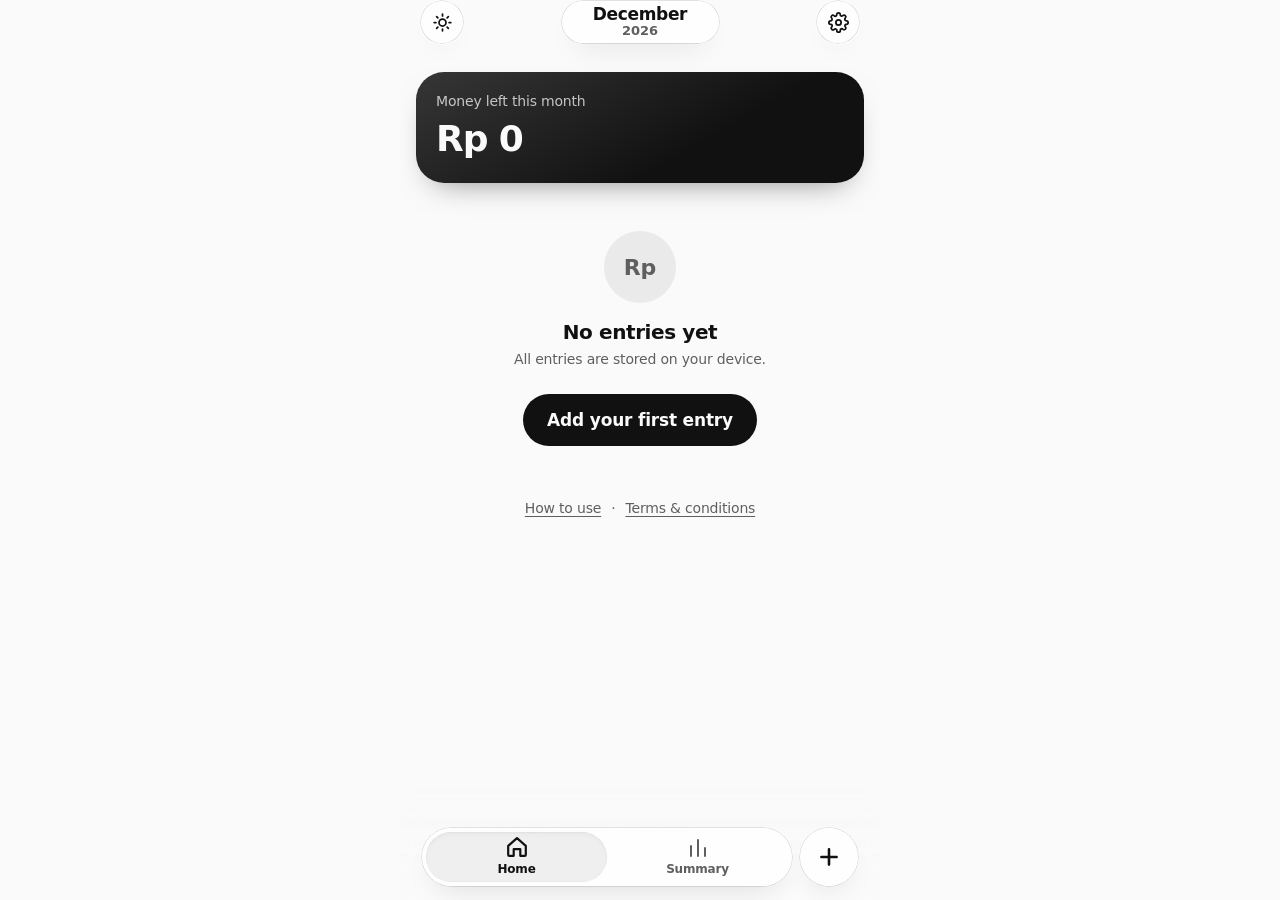
==== public/index.html @ 6b490dbd "Add files via upload" ====
<!doctype html>
<html lang="id">
<head>
<meta charset="utf-8">
<meta name="viewport" content="width=device-width,initial-scale=1,viewport-fit=cover">
<title>KasKu: pencatat keuangan pribadi</title>
<meta name="description" content="Catat pemasukan dan pengeluaran harian dengan cepat. Data hanya tersimpan di perangkatmu.">
<meta name="color-scheme" content="light dark">
<meta name="referrer" content="no-referrer">
<link rel="manifest" href="manifest.webmanifest">
<link rel="icon" href="assets/icon.svg" type="image/svg+xml">
<link rel="apple-touch-icon" href="assets/icon-180.png">
<meta name="apple-mobile-web-app-capable" content="yes">
<meta name="mobile-web-app-capable" content="yes">
<meta name="apple-mobile-web-app-title" content="KasKu">
<meta name="apple-mobile-web-app-status-bar-style" content="default">
<link rel="stylesheet" href="assets/style.css?v=91">
<script src="assets/theme.js"></script>
<script src="assets/app.js?v=91" defer></script>
<script src="assets/lg.js?v=91" defer></script>
</head>
<body>
<noscript><p class="mut foot">KasKu membutuhkan JavaScript. Aktifkan JavaScript di peramban, lalu muat ulang halaman.</p></noscript>
<header class="top">
  
  <button id="thb" type="button" class="cfgb thb glass" data-th="dark" aria-label="Tampilan"><svg class="i ti ti-d" viewBox="0 0 24 24" aria-hidden="true"><path d="M20 14.5A8 8 0 1 1 9.5 4a6.5 6.5 0 0 0 10.5 10.5z"/></svg><svg class="i ti ti-l" viewBox="0 0 24 24" aria-hidden="true"><circle cx="12" cy="12" r="4"/><path d="M12 2.5v2M12 19.5v2M2.5 12h2M19.5 12h2M5.3 5.3l1.4 1.4M17.3 17.3l1.4 1.4M5.3 18.7l1.4-1.4M17.3 6.7l1.4-1.4"/></svg></button>
  <h1><span id="cfgT" class="cfgT">Pengaturan</span><button id="mon" type="button" class="glass" aria-haspopup="dialog"><span id="monT"></span></button><span id="monlive" class="sr" aria-live="polite"></span></h1>
  <button id="cfgb" type="button" class="cfgb glass" aria-label="Pengaturan" aria-pressed="false"><svg class="i" viewBox="0 0 24 24" aria-hidden="true"><circle cx="12" cy="12" r="3"/><path d="M19.4 15a1.65 1.65 0 0 0 .33 1.82l.06.06a2 2 0 0 1 0 2.83 2 2 0 0 1-2.83 0l-.06-.06a1.65 1.65 0 0 0-1.82-.33 1.65 1.65 0 0 0-1 1.51V21a2 2 0 0 1-4 0v-.09A1.65 1.65 0 0 0 9 19.4a1.65 1.65 0 0 0-1.82.33l-.06.06a2 2 0 0 1-2.83-2.83l.06-.06a1.65 1.65 0 0 0 .33-1.82 1.65 1.65 0 0 0-1.51-1H3a2 2 0 0 1 0-4h.09A1.65 1.65 0 0 0 4.6 9a1.65 1.65 0 0 0-.33-1.82l-.06-.06a2 2 0 0 1 2.83-2.83l.06.06a1.65 1.65 0 0 0 1.82.33H9a1.65 1.65 0 0 0 1-1.51V3a2 2 0 0 1 4 0v.09a1.65 1.65 0 0 0 1 1.51 1.65 1.65 0 0 0 1.82-.33l.06-.06a2 2 0 0 1 2.83 2.83l-.06.06a1.65 1.65 0 0 0-.33 1.82V9a1.65 1.65 0 0 0 1.51 1H21a2 2 0 0 1 0 4h-.09a1.65 1.65 0 0 0-1.51 1z"/></svg></button>
  
</header>

<main>
  <section id="home">
    <div class="hero">
      <small id="balL">Sisa uang bulan ini</small>
      <p id="bal" class="big">Rp&nbsp;0</p>
      <div class="row">
        <div><div><small>Pemasukan</small><span id="inc" class="plus"></span></div></div>
        <div><div><small>Pengeluaran</small><span id="out" class="minus"></span></div></div>
      </div>
    </div>
    <div id="nudge" class="nudge" hidden>
      <span>Sudah akhir bulan. Simpan cadangan datamu?</span>
      <button id="nb" type="button" class="lnk">Cadangkan</button>
      <button id="nx" type="button" class="lnk">Nanti</button>
    </div>
    <label id="sq" class="group fr" hidden><svg class="i" viewBox="0 0 24 24" aria-hidden="true"><circle cx="11" cy="11" r="6.5"/><path d="M16 16l4 4"/></svg><input id="q" type="search" autocomplete="off" enterkeyhint="search" placeholder="Cari catatan atau nominal" aria-label="Cari catatan"></label>
    <div id="list"></div>
    <p class="legal"><button id="hw2" type="button" aria-haspopup="dialog">Cara pakai</button><span aria-hidden="true">·</span><button id="tc2" type="button" aria-haspopup="dialog">Syarat &amp; ketentuan</button></p>
  </section>

  <section id="sum" hidden>
    <div id="cats"></div>
  </section>

  <section id="cfg" hidden>
    <div class="card mt">
      <button id="ct-open" type="button" class="set" aria-haspopup="dialog"><span class="ic"><svg class="i" viewBox="0 0 24 24" aria-hidden="true"><path d="M4 4h7l9 9-7 7-9-9zM8.5 8.5h.01"/></svg></span>Kelola kategori<svg class="i chev" viewBox="0 0 24 24" aria-hidden="true"><path d="M9 6l6 6-6 6"/></svg></button>
    </div>
    <div class="card mt">
      <label class="set sel"><span class="ic"><svg class="i" viewBox="0 0 24 24" aria-hidden="true"><circle cx="12" cy="12" r="8"/><path d="M12 4a8 8 0 0 1 0 16z" fill="currentColor"/></svg></span>Tampilan<span id="themeV" class="val"></span><svg class="i chev" viewBox="0 0 24 24" aria-hidden="true"><path d="M9 6l6 6-6 6"/></svg>
        <select id="theme" aria-label="Tampilan"><option value="auto">Otomatis</option><option value="light">Terang</option><option value="dark">Gelap</option></select></label>
      <label class="set sel"><span class="ic"><svg class="i" viewBox="0 0 24 24" aria-hidden="true"><circle cx="12" cy="12" r="8"/><path d="M4 12h16M12 4c3 3 3 13 0 16M12 4c-3 3-3 13 0 16"/></svg></span>Bahasa<span id="langV" class="val"></span><svg class="i chev" viewBox="0 0 24 24" aria-hidden="true"><path d="M9 6l6 6-6 6"/></svg>
        <select id="lang" aria-label="Bahasa"><option value="id">Indonesia</option><option value="en">English</option></select></label>
    </div>
    <div class="card mt">
      <button id="ex" type="button" class="set"><span class="ic"><svg class="i" viewBox="0 0 24 24" aria-hidden="true"><path d="M12 4v11m0 0l-4-4m4 4l4-4M5 20h14"/></svg></span>Simpan cadangan<svg class="i chev" viewBox="0 0 24 24" aria-hidden="true"><path d="M9 6l6 6-6 6"/></svg></button>
      <button id="im" type="button" class="set"><span class="ic"><svg class="i" viewBox="0 0 24 24" aria-hidden="true"><path d="M12 16V5m0 0L8 9m4-4l4 4M5 20h14"/></svg></span>Pulihkan cadangan<svg class="i chev" viewBox="0 0 24 24" aria-hidden="true"><path d="M9 6l6 6-6 6"/></svg></button>
    </div>
    <p class="mut foot">Datamu hanya tersimpan di perangkat ini. Simpan cadangan secara berkala agar tidak hilang.</p>
    <input id="file" type="file" accept="application/json,.json" hidden>
    <div class="card mt">
      <button id="hw-open" type="button" class="set" aria-haspopup="dialog"><span class="ic"><svg class="i" viewBox="0 0 24 24" aria-hidden="true"><circle cx="12" cy="12" r="8"/><path d="M9.7 9.6a2.4 2.4 0 0 1 4.6.8c0 1.6-2.300 1.800-2.300 3.200M12 16.500h.01"/></svg></span>Cara pakai<svg class="i chev" viewBox="0 0 24 24" aria-hidden="true"><path d="M9 6l6 6-6 6"/></svg></button>
      <button id="tc-open" type="button" class="set" aria-haspopup="dialog"><span class="ic"><svg class="i" viewBox="0 0 24 24" aria-hidden="true"><path d="M7 4h7l4 4v12H7zM14 4v4h4M9.500 13h5M9.500 16.500h5"/></svg></span>Syarat &amp; ketentuan<svg class="i chev" viewBox="0 0 24 24" aria-hidden="true"><path d="M9 6l6 6-6 6"/></svg></button>
    </div>
    <div class="card mt">
      <button id="rs" type="button" class="set rd"><span class="ic"><svg class="i" viewBox="0 0 24 24" aria-hidden="true"><path d="M5 7h14M10 7V5h4v2M7 7l1 12h8l1-12M10 11v5M14 11v5"/></svg></span>Reset catatan keuangan</button>
    </div>
    <p class="mut foot">Menghapus semua catatan dan anggaran dari perangkat ini. Pengaturan tampilan dan kategori tidak ikut terhapus.</p>
    <p class="credit"><span>Dibuat oleh</span> Joel G. Thompson</p>
  </section>
</main>

<div class="dock">
  <nav id="tabs" class="tabs glass" data-t="home" aria-label="Menu utama">
    <button class="tab" type="button" data-t="home"><svg class="i" viewBox="0 0 24 24" aria-hidden="true"><path d="M4 11l8-7 8 7v8a1 1 0 0 1-1 1h-4v-6h-6v6H5a1 1 0 0 1-1-1z"/></svg>Beranda</button>
    <button class="tab" type="button" data-t="sum"><svg class="i" viewBox="0 0 24 24" aria-hidden="true"><path d="M5 20V10M12 20V4M19 20v-8"/></svg>Ringkasan</button>
  </nav>
  <button id="add" type="button" class="fab glass" aria-label="Tambah catatan"><svg class="i" viewBox="0 0 24 24" aria-hidden="true"><path d="M12 5v14M5 12h14"/></svg></button>
</div>

<input id="kb" class="kb" inputmode="numeric" tabindex="-1" aria-hidden="true">
<dialog id="sheet" aria-labelledby="st" tabindex="-1">
  <div class="sh">
    <div class="shh">
      <button id="cl" type="button" class="gi glass" aria-label="Batal"><svg class="i" viewBox="0 0 24 24" aria-hidden="true"><path d="M6 6l12 12M18 6L6 18"/></svg></button>
      <div class="seg glass" data-v="out" role="group" aria-label="Jenis catatan"><button type="button" data-type="out">Pengeluaran</button><button type="button" data-type="in">Pemasukan</button></div>
      <button id="sh-del" type="button" class="gi glass gd" aria-label="Hapus" hidden><svg class="i" viewBox="0 0 24 24" aria-hidden="true"><path d="M5 7h14M10 7V5h4v2M7 7l1 12h8l1-12M10 11v5M14 11v5"/></svg></button>
      <h2 id="st" class="sr">Catatan baru</h2>
    </div>
    <div class="shb">
      <div id="amtbox" class="amtbox"><span class="cur" aria-hidden="true">Rp</span><input id="amt" inputmode="numeric" autocomplete="off" enterkeyhint="done" placeholder="0" aria-label="Nominal"><span id="ruler" class="ruler" aria-hidden="true"></span></div>
    <div id="chips" class="chips"></div>
    <div class="group">
      <label class="fr"><input id="note" maxlength="60" enterkeyhint="done" placeholder="Keterangan (opsional)" aria-label="Keterangan"></label>
      <label class="fr dt"><span id="dl"></span><svg class="i chev" viewBox="0 0 24 24" aria-hidden="true"><path d="M9 6l6 6-6 6"/></svg><input id="date" type="date" aria-label="Tanggal"></label>
    </div>
    <p id="err" class="err" role="alert"></p>
    </div>
    <button id="ok" type="button" class="sv">Simpan</button>
  </div>
</dialog>

<dialog id="pick" aria-labelledby="pt" tabindex="-1">
  <div class="sh">
    <div class="pkh">
      <button id="pk-cl" type="button" class="gi gt glass">Tutup</button>
      <h2 id="pt" class="sr">Pilih bulan dan tahun</h2>
      <button id="py" type="button" class="ybtn" aria-expanded="false" aria-label="Pilih tahun"><span id="pyt"></span><svg class="i" viewBox="0 0 24 24" aria-hidden="true"><path d="M6 9l6 6 6-6"/></svg></button>
      <div class="yr glass">
        <button id="py-prev" type="button" aria-label="Tahun sebelumnya"><svg class="i" viewBox="0 0 24 24" aria-hidden="true"><path d="M15 6l-6 6 6 6"/></svg></button>
        <button id="py-next" type="button" aria-label="Tahun berikutnya"><svg class="i" viewBox="0 0 24 24" aria-hidden="true"><path d="M9 6l6 6-6 6"/></svg></button>
      </div>
    </div>
    <div id="mg" class="mg" role="group" aria-label="Bulan"></div>
    <button id="pk-now" type="button" class="alt">Bulan ini</button>
  </div>
</dialog>

<dialog id="bud" aria-labelledby="bt" tabindex="-1">
  <div class="sh">
    <div class="pkh">
      <button id="bd-cl" type="button" class="gi gt glass">Batal</button>
      <h2 id="bt" class="bt"></h2>
      <button id="bd-del" type="button" class="gi glass gd" aria-label="Hapus" hidden><svg class="i" viewBox="0 0 24 24" aria-hidden="true"><path d="M5 7h14M10 7V5h4v2M7 7l1 12h8l1-12M10 11v5M14 11v5"/></svg></button>
    </div>
    <div class="shb">
      <div class="group">
      <label class="fr"><svg class="i" viewBox="0 0 24 24" aria-hidden="true"><path d="M5 7h14M5 12h14M5 17h8"/></svg><input id="bnm" maxlength="30" autocomplete="off" enterkeyhint="next" placeholder="Nama anggaran" aria-label="Nama anggaran"></label>
      <label class="fr"><span class="mut">Rp</span><input id="bam" inputmode="numeric" autocomplete="off" enterkeyhint="done" placeholder="Nominal per bulan" aria-label="Anggaran per bulan"></label>
    </div>
    <div>
      <p class="mut lbl">Dihitung dari kategori</p>
      <div id="bcats" class="chips wrap" role="group" aria-label="Kategori pengeluaran yang dihitung"></div>
    </div>
    <p id="berr" class="err" role="alert"></p>
    </div>
    <button id="bd-ok" type="button" class="sv" disabled>Simpan</button>
  </div>
</dialog>

<dialog id="catd" aria-labelledby="ct" tabindex="-1">
  <div class="sh">
    <div class="pkh">
      <button id="cat-ed" type="button" class="edb glass" aria-pressed="false" aria-label="Edit"><span class="et">Edit</span><svg class="i ck" viewBox="0 0 24 24" aria-hidden="true"><path d="M5 12.5l4.5 4.5L19 7.5"/></svg></button>
      <h2 id="ct" class="bt">Kategori</h2>
      <button id="cat-ok" type="button" class="gi gt glass">Selesai</button>
    </div>
    <div class="cbody">
    <div class="ctog glass" role="group" aria-label="Jenis kategori"><button type="button" data-ct="out" aria-pressed="true">Pengeluaran</button><button type="button" data-ct="in" aria-pressed="false">Pemasukan</button></div>
    <div data-ct="out" class="cd">
      <div id="cl-out" class="elist"></div>
      <div class="group mt8"><label class="fr"><svg class="i" viewBox="0 0 24 24" aria-hidden="true"><path d="M12 5v14M5 12h14"/></svg><input id="ca-out" maxlength="20" autocomplete="off" enterkeyhint="done" placeholder="Kategori baru" aria-label="Nama kategori pengeluaran baru"><button id="cb-out" type="button" class="ad" disabled>Tambah</button></label></div>
    </div>
    <div data-ct="in" class="cd">
      <div id="cl-in" class="elist"></div>
      <div class="group mt8"><label class="fr"><svg class="i" viewBox="0 0 24 24" aria-hidden="true"><path d="M12 5v14M5 12h14"/></svg><input id="ca-in" maxlength="20" autocomplete="off" enterkeyhint="done" placeholder="Kategori baru" aria-label="Nama kategori pemasukan baru"><button id="cb-in" type="button" class="ad" disabled>Tambah</button></label></div>
    </div>
    <p id="cerr" class="err" role="alert"></p>
    </div>
  </div>
</dialog>

<dialog id="inf" aria-labelledby="inft" tabindex="-1">
  <div class="sh">
    <div class="pkh">
      <h2 id="inft" class="bt"></h2>
      <button id="inf-ok" type="button" class="gi gt glass">Tutup</button>
    </div>
    <div id="infb" class="cbody"></div>
  </div>
</dialog>

<dialog id="rst" aria-labelledby="rt" aria-describedby="rd" tabindex="-1">
  <div class="sh">
    <div class="rsh">
      <h2 id="rt">Reset catatan keuangan?</h2>
      <p id="rd" class="mut"></p>
    </div>
    <button id="rs-ok" type="button" class="alt dng">Hapus semua</button>
    <button id="rs-bk" type="button" class="alt">Simpan cadangan dulu</button>
    <button id="rs-cl" type="button" class="sv" autofocus>Batal</button>
  </div>
</dialog>

<div id="toast" class="glass" role="status" aria-live="polite"></div>
</body>
</html>
---- public/assets/style.css ----
/* Catat — gaya ala iOS: judul besar, material kaca, daftar terkelompok. Monokrom; terang/gelap otomatis. */
:root{--bg:#FAFAFA;--sf:#FFF;--bd:#E5E5E5;--tx:#111;--t2:#5F5F5F;--ac:#111;--on:#FAFAFA;
--fill:rgba(120,120,128,.12);--fill2:rgba(120,120,128,.22);
--hero:linear-gradient(150deg,#363636 0%,#111 64%);--hero-tx:#FAFAFA;--sheen:rgba(255,255,255,.16);
--sh:0 14px 32px -18px rgba(0,0,0,.55);
--g-bg:rgba(255,255,255,.72);--g-sp:rgba(255,255,255,.28);--g-hi:rgba(255,255,255,.95);--g-hi2:rgba(255,255,255,.5);--g-edge:rgba(255,255,255,.7);--g-glow:rgba(0,0,0,.035);--g-rim:rgba(0,0,0,.2);--g-sh:rgba(0,0,0,.14);
--tint:rgba(17,17,17,.84);--pill:rgba(120,120,128,.11);--pill-in:rgba(0,0,0,.08);--thumb:#FFF;--lens-c:rgba(255,255,255,.55);--card-g:rgba(255,255,255,.74);
--rim-base:rgba(255,255,255,.55);--rim-spec:rgba(255,255,255,1);--pill-hi:rgba(255,255,255,0);--pill-rim:rgba(0,0,0,.05);--lens-ring:rgba(0,0,0,.14);--g-blur:blur(12px) saturate(1.8);
/* gerak: 3 durasi saja (tekan, pudar, pindah) dan 2 kurva (halus, melenting). --d3 harus sama dengan D di app.js */
--d1:.15s;--d2:.25s;--d3:.5s;--ease:cubic-bezier(.32,.72,0,1);--spring:cubic-bezier(.34,1.45,.5,1);
--dock-b:max(calc(env(safe-area-inset-bottom,0px) - 15px),10px);--r-lg:28px;--r-sheet:36px;--r-md:24px;--r-sm:16px;--red:#D70015;color-scheme:light}
@media(prefers-color-scheme:dark){:root:not([data-theme=light]){--bg:#0E0E0E;--sf:#161616;--bd:#262626;--tx:#F2F2F2;--t2:#9A9A9A;--ac:#F2F2F2;--on:#0E0E0E;
--fill:rgba(120,120,128,.24);--fill2:rgba(120,120,128,.36);
--hero:linear-gradient(150deg,#2C2C2E 0%,#1F1F21 100%);--red:#FF6961;--hero-tx:#F2F2F2;--sheen:rgba(255,255,255,.08);--sh:0 14px 32px -18px #000;
--g-bg:rgba(58,58,60,.58);--g-sp:rgba(255,255,255,.07);--g-hi:rgba(255,255,255,.3);--g-hi2:rgba(255,255,255,.14);--g-edge:rgba(255,255,255,.1);--g-glow:rgba(255,255,255,.035);--g-rim:rgba(0,0,0,.55);--g-sh:rgba(0,0,0,.75);
--tint:rgba(242,242,242,.88);--pill:rgba(150,150,158,.36);--thumb:#636366;--lens-c:rgba(255,255,255,.1);--card-g:rgba(34,34,37,.72);
--rim-base:rgba(255,255,255,.12);--rim-spec:rgba(255,255,255,.62);--pill-hi:rgba(255,255,255,.1);--pill-rim:rgba(255,255,255,.07);--lens-ring:rgba(255,255,255,.14);--g-blur:blur(12px) saturate(1.8) brightness(1.06);color-scheme:dark}}
:root[data-theme=dark]{--bg:#0E0E0E;--sf:#161616;--bd:#262626;--tx:#F2F2F2;--t2:#9A9A9A;--ac:#F2F2F2;--on:#0E0E0E;
--fill:rgba(120,120,128,.24);--fill2:rgba(120,120,128,.36);
--hero:linear-gradient(150deg,#2C2C2E 0%,#1F1F21 100%);--red:#FF6961;--hero-tx:#F2F2F2;--sheen:rgba(255,255,255,.08);--sh:0 14px 32px -18px #000;
--g-bg:rgba(58,58,60,.58);--g-sp:rgba(255,255,255,.07);--g-hi:rgba(255,255,255,.3);--g-hi2:rgba(255,255,255,.14);--g-edge:rgba(255,255,255,.1);--g-glow:rgba(255,255,255,.035);--g-rim:rgba(0,0,0,.55);--g-sh:rgba(0,0,0,.75);
--tint:rgba(242,242,242,.88);--pill:rgba(150,150,158,.36);--thumb:#636366;--lens-c:rgba(255,255,255,.1);--card-g:rgba(34,34,37,.72);
--rim-base:rgba(255,255,255,.12);--rim-spec:rgba(255,255,255,.62);--pill-hi:rgba(255,255,255,.1);--pill-rim:rgba(255,255,255,.07);--lens-ring:rgba(255,255,255,.14);--g-blur:blur(12px) saturate(1.8) brightness(1.06);color-scheme:dark}
:root[data-theme=light]{color-scheme:light}

*{box-sizing:border-box;margin:0;-webkit-tap-highlight-color:transparent}
[hidden]{display:none!important}
html.lock{overflow:hidden;overscroll-behavior:none}
html.lock body{position:fixed;left:0;right:0;width:100%;overflow:hidden}
html{background:var(--bg);touch-action:manipulation;-webkit-text-size-adjust:100%;overflow-x:clip}
body{font:17px/1.35 -apple-system,BlinkMacSystemFont,"SF Pro Text","Segoe UI",Roboto,system-ui,sans-serif;letter-spacing:-.011em;font-variant-numeric:tabular-nums;color:var(--tx);background:var(--bg);max-width:480px;min-height:100dvh;margin:auto;overflow-x:clip;padding:env(safe-area-inset-top) 16px calc(88px + var(--dock-b))}
.big,.eico,.sv,.amtbox{font-family:ui-rounded,"SF Pro Rounded",-apple-system,system-ui,sans-serif}
button,input{font:inherit;letter-spacing:inherit;color:inherit}
button{min-height:48px;min-width:48px;border:0;border-radius:999px;background:none;cursor:pointer;transition:transform var(--d3) var(--spring),opacity var(--d2),background-color var(--d2)}
button:active:not(:disabled){transform:scale(.94);transition-duration:.1s}
button:disabled{opacity:.35;cursor:default}
input{min-width:0;border:0;background:none}
input::placeholder{color:var(--t2)}
/* ring fokus hanya untuk pengguna keyboard (html.kb diatur app.js); fokus otomatis lewat skrip/sentuhan tidak menampilkan cincin */
html.kb :focus-visible{outline:2px solid var(--ac);outline-offset:2px}
.i{display:block;flex:none;width:24px;height:24px;fill:none;stroke:currentColor;stroke-width:2;stroke-linecap:round;stroke-linejoin:round}
.plus{font-weight:700}.minus{font-weight:500}.mut{color:var(--t2);font-size:14px}.mt{margin-top:14px}
.ic{flex:none;display:grid;place-items:center;width:32px;height:32px;border-radius:50%;background:rgba(128,128,128,.24)}
.ic .i{width:18px;height:18px}
.sr{position:absolute;width:1px;height:1px;overflow:hidden;clip:rect(0 0 0 0);white-space:nowrap}

/* Judul besar + navigasi bulan. Hanya judul yang bergeser: lama keluar, baru masuk dari sisi sebaliknya */
.top{display:flex;align-items:center;justify-content:space-between;gap:8px;padding:14px 0 12px}
h1{display:grid;flex:1;min-width:0;overflow:hidden;margin:-2px 0 -2px -32px;padding:2px 0 2px 32px;font-size:clamp(26px,7.6vw,34px);line-height:1.2;font-weight:700;letter-spacing:-.03em}
h1>span.sr{grid-area:auto}
#monT{display:grid;min-width:0}
#monT>span{grid-area:1/1;display:flex;align-items:center;gap:4px;min-width:0;white-space:nowrap}
#monT .i{width:16px;height:16px;margin-top:.15em;color:var(--t2);stroke-width:2.6}
/* judul bulan = tombol pembuka picker; cincin fokus di dalam supaya tidak terpotong h1 */
#mon{justify-self:start;min-width:0;max-width:100%;min-height:44px;margin-left:-10px;padding:0 10px;text-align:left;transform-origin:left center}
#mon:active:not(:disabled){transform:scale(.97)}
#mon:focus-visible{outline-offset:-2px}
@keyframes monin{from{opacity:0;filter:blur(6px);transform:translateX(calc(var(--d,1)*28px))}}
@keyframes monout{to{opacity:0;filter:blur(6px);transform:translateX(calc(var(--d,1)*-28px))}}
#monT>.go{animation:monin var(--d3) var(--ease) .14s both}
#monT>.old{animation:monout .2s cubic-bezier(.4,0,.6,1) both;pointer-events:none}
/* Tombol dua arah ala Files: satu kapsul kaca berisi dua panah, panah yang tak bisa dipakai meredup */
.nav2{flex:none;display:grid;grid-template-columns:1fr 1fr;width:88px;height:40px;border-radius:999px}
.nav2 button{position:relative;display:grid;place-items:center;min-width:0;min-height:40px;height:40px;padding:0;border-radius:999px}
.nav2 button:disabled{opacity:.38}
.nav2 button::after{content:'';position:absolute;inset:-2px 0}
.nav2 .i{width:20px;height:20px;stroke-width:2.6}

/* Kartu saldo: gradasi abu + kilau halus (diam, tidak ikut bergeser) */
.hero{position:relative;overflow:hidden;padding:16px 20px 14px;border-radius:var(--r-lg);background:var(--hero);color:var(--hero-tx);box-shadow:var(--sh)}
.hero::before{content:'';position:absolute;inset:0;background:radial-gradient(120% 90% at 0% 0%,var(--sheen),transparent 60%);pointer-events:none}
.hero>*{position:relative}
.hero small{display:block;font-size:14px;opacity:.75}
.big{font-size:36px;font-weight:700;letter-spacing:-.03em;margin:2px 0 12px;overflow-wrap:anywhere}
.row{display:flex;gap:10px}
.row>div{display:flex;align-items:center;gap:8px;flex:1;min-width:0;padding:10px 12px;border-radius:var(--r-sm);background:rgba(128,128,128,.18)}
.row>div>div{min-width:0}
#inc,#out{display:block;font-size:clamp(13px,3.8vw,16px);font-weight:600;overflow-wrap:anywhere}
#inc.sm,#out.sm{font-size:clamp(10px,2.9vw,13px);white-space:nowrap}
.big.sm{font-size:clamp(24px,7.4vw,32px);white-space:nowrap}

.nudge{display:flex;align-items:center;gap:2px;margin-top:14px;padding:4px 4px 4px 16px;border-radius:var(--r-md);background:var(--sf);border:1px solid var(--bd);font-size:15px}
.nudge span{flex:1}
.lnk{padding:0 10px;font-weight:600}

/* Daftar terkelompok */
main,#home,#sum{position:relative}
#list,#cats{display:flow-root}
.day{font-size:15px;font-weight:600;color:var(--t2);margin:24px 16px 8px}
.card{background:var(--sf);border:1px solid var(--bd);border-radius:var(--r-md);overflow:hidden}
.p16{padding:16px}
.tx,.set{position:relative;display:flex;align-items:center;gap:12px;width:100%;padding:10px 16px;border-radius:0;text-align:left}
.tx{min-height:68px}.set{min-height:58px;font-weight:500}
.tx::after,.set+.set::before{content:'';position:absolute;right:0;height:1px;background:var(--bd)}
.tx::after{left:68px;bottom:0}.set+.set::before{left:60px;top:0}
.tx:last-child::after{display:none}
.tx:active:not(:disabled),.set:active:not(:disabled){transform:none;background:var(--fill)}
.mono{flex:none;display:grid;place-items:center;width:40px;height:40px;border-radius:50%;background:var(--fill);color:var(--t2);font-weight:700}
.tx>span:first-child{flex:1;min-width:0;display:grid}
.tx>span:last-child{white-space:nowrap}
.tx b{font-weight:600}
.tx small{color:var(--t2);font-size:14px;white-space:nowrap;overflow:hidden;text-overflow:ellipsis}
.chev{margin-left:auto;width:18px;height:18px;color:var(--t2)}
.foot{margin:8px 16px 0;line-height:1.4}
.empty{text-align:center;padding:44px 16px 16px}
.eico{display:grid;place-items:center;width:72px;height:72px;margin:0 auto 16px;border-radius:50%;background:var(--fill);color:var(--t2);font-size:22px;font-weight:700}
.empty p:not(.mut){font-size:20px;font-weight:700;letter-spacing:-.02em}
.empty .mut{margin:4px 0 20px}
.pri{min-height:50px;padding:0 26px;background:var(--ac);color:var(--on);font-weight:600}

/* Ringkasan */
.br{padding:10px 0 4px;font-size:15px}
.br>div:first-child{display:flex;justify-content:space-between;gap:8px}
.track{height:10px;margin-top:8px;border-radius:99px;background:var(--fill);overflow:hidden}
.fill{width:0;height:100%;border-radius:99px;background:var(--ac);transition:width calc(var(--d3) + .2s) var(--ease) calc(var(--i,0)*70ms + .15s)}
#cats{overflow-y:clip}

/* Geser bulan: salinan panel lama (ghost) keluar, panel baru masuk */
.ghost{position:absolute;pointer-events:none;will-change:transform}
.ghost,.ghost *{animation:none!important;transition:none!important}

/* Kaca cair: hanya untuk kontrol yang melayang di atas konten */
/* Material: blur ringan (isi di belakang masih terbaca), isi tipis, tepi bercahaya.
   Rim = cincin 1px di ::after: kilau diagonal netral yang tetap (tanpa warna dari latar, tanpa pelangi). */
.glass.glass{position:relative;isolation:isolate;border:0;background-color:var(--g-bg);background-image:radial-gradient(80% 140% at var(--mx,30%) var(--my,0%),var(--g-sp),transparent 60%);-webkit-backdrop-filter:var(--g-blur);backdrop-filter:var(--g-blur);
box-shadow:inset 0 1.5px 2px -1px var(--g-hi),inset 0 -1.5px 2px -1px var(--g-hi2),inset 0 0 18px var(--g-glow),0 0 0 .5px var(--g-rim),0 14px 30px -14px var(--g-sh)}
.glass::after{content:'';position:absolute;inset:0;z-index:2;border-radius:inherit;padding:1px;pointer-events:none;
background:linear-gradient(to bottom right,var(--rim-spec),transparent 34%,transparent 66%,var(--rim-spec)),linear-gradient(180deg,var(--rim-base),transparent 45%,transparent 55%,var(--rim-base));
-webkit-mask:linear-gradient(#000 0 0) content-box,linear-gradient(#000 0 0);-webkit-mask-composite:xor;mask:linear-gradient(#000 0 0) content-box exclude,linear-gradient(#000 0 0);mask-composite:exclude}

/* Dock: kapsul kaca + tombol + terpisah di sisi jempol */
.dock{position:fixed;left:0;right:0;bottom:0;width:min(100%,480px);margin:auto;display:flex;gap:8px;padding:0 19px var(--dock-b);pointer-events:none}
.dock::before{content:'';position:absolute;left:0;right:0;bottom:0;height:120px;pointer-events:none;z-index:-1;-webkit-backdrop-filter:blur(8px);backdrop-filter:blur(8px);background:linear-gradient(transparent,color-mix(in srgb,var(--bg) 72%,transparent));-webkit-mask-image:linear-gradient(transparent,#000 70%);mask-image:linear-gradient(transparent,#000 70%)}
.dock>*{pointer-events:auto}
.tabs{flex:1;display:grid;grid-template-columns:1fr 1fr;height:56px;padding:4px;border-radius:999px;touch-action:pan-y;--k:0;transition:transform var(--d3) var(--spring)}
.tab{position:relative;display:grid;justify-items:center;align-content:center;gap:1px;min-height:48px;border-radius:999px;font-size:11px;font-weight:600;color:var(--t2);transition:transform var(--d3) var(--spring),color var(--d2)}
.tab[aria-current=true]{color:var(--tx)}
.tab .i{transition:transform var(--d3) var(--spring)}
.tab[aria-current=true] .i{transform:translateY(-1px) scale(1.1)}
.fab{flex:none;display:grid;place-items:center;width:56px;height:56px;padding:0;border-radius:50%;color:var(--tx)}/* kaca bening yang sama dengan tab bar: tanpa isi warna */
.fab .i{width:26px;height:26px;stroke-width:2.4;transition:transform var(--d3) var(--spring)}
.fab:active .i{transform:rotate(90deg)}

/* Slider kaca (tab bar & Pengeluaran/Pemasukan): pil gelap saat diam; saat disentuh jadi lensa bening yang lebih besar */
.tabs[data-t=sum],.shh .seg[data-v=in],#catd[data-ct=in] .ctog{--k:1}
.seg3[data-v="1"]{--k:1}.seg3[data-v="2"]{--k:2}
.tabs::before,.seg::before,.seg3::before,.ctog::before{content:'';position:absolute;top:4px;bottom:4px;left:4px;width:calc(50% - 4px);border-radius:999px;translate:calc(var(--k)*100%) 0;scale:var(--sx,1) var(--sy,1);background:var(--pill);box-shadow:inset 0 0 0 .5px var(--pill-rim),inset 0 1px 0 var(--pill-hi),inset 0 3px 6px -3px var(--pill-in,transparent);transition:translate calc(var(--d3) + .05s) var(--spring-t),scale var(--d3) var(--spring),background-color .3s,box-shadow .3s}
.tabs.drive::before,.seg.drive::before,.seg3.drive::before,.ctog.drive::before{transition:scale var(--d3) var(--spring),background-color .3s,box-shadow .3s}
.tabs.lens::before,.seg.lens::before,.seg3.lens::before,.ctog.lens::before{--sx:1.06;--sy:1.26;background:var(--lens-c);-webkit-backdrop-filter:saturate(1.6);backdrop-filter:saturate(1.6);box-shadow:0 0 0 .5px var(--lens-ring),inset 0 0 0 .5px var(--g-hi2),inset 0 1.5px 1px -.5px var(--g-hi),inset 0 -1.5px 1px -.5px var(--g-hi2),inset 0 0 14px var(--g-glow),0 8px 18px -10px var(--g-sh)}
.tabs .tab,.tabs .tab:active,.seg button,.seg button:active,.seg3 button,.seg3 button:active,.ctog button,.ctog button:active{transform:scale(var(--s,1))}

/* Sheet input: jendela kaca melayang di atas keyboard (posisi dihitung di app.js) */
.sab{position:fixed;left:0;bottom:0;height:0;visibility:hidden;pointer-events:none;padding-bottom:env(safe-area-inset-bottom,0px)}
dialog{position:fixed;inset:auto 0 calc(12px + env(safe-area-inset-bottom,0px)) 0;width:min(calc(100% - 24px),456px);max-width:none;max-height:none;margin:0 auto;padding:0;border:0;border-radius:var(--r-sheet);overflow:auto;overscroll-behavior:contain;color:var(--tx);background-color:var(--card-g);-webkit-backdrop-filter:blur(34px) saturate(1.9);backdrop-filter:blur(34px) saturate(1.9);
box-shadow:inset 0 0 0 1px var(--g-edge),inset 1.5px 1.5px 1px -1px var(--g-hi),inset -1.5px -1.5px 1px -1px var(--g-hi2),inset 0 0 28px var(--g-glow),0 0 0 .5px var(--g-rim),0 40px 80px -28px var(--g-sh);
opacity:0;transform-origin:var(--ox,50%) var(--oy,100%);transform:scale(.12);transition:transform var(--d3) var(--ease),opacity .18s,top .3s var(--ease)}
dialog.show{opacity:1;transform:none}
dialog::backdrop{background-color:rgba(0,0,0,0);-webkit-backdrop-filter:blur(0px);backdrop-filter:blur(0px);transition:background-color var(--d3) var(--ease),-webkit-backdrop-filter var(--d3) var(--ease),backdrop-filter var(--d3) var(--ease)}
dialog.show::backdrop{background-color:rgba(0,0,0,.32);-webkit-backdrop-filter:blur(6px);backdrop-filter:blur(6px)}
.sh{display:grid;gap:20px;padding:20px;--shp:20px}
.shh{display:grid;grid-template-columns:1fr auto 1fr;align-items:center;margin:-4px 0 0;container-type:inline-size}
#cl{grid-column:1;justify-self:start}#sh-del{grid-column:3;justify-self:end}
.txt{min-width:0;padding:0 4px;font-weight:500;color:var(--tx)}
#sh-del,#bd-del{font-weight:600;color:var(--red)}
#cat-ok{grid-column:3;justify-self:end;font-weight:600}
#cat-ed{grid-column:1;justify-self:start}
.shh .seg{position:relative;grid-column:2;display:grid;grid-template-columns:1fr 1fr;width:min(232px,calc(100cqw - 112px));padding:4px;border-radius:999px;--k:0;touch-action:pan-y}
.seg button{position:relative;min-height:36px;min-width:0;font-size:14px;font-weight:600}
.seg [aria-pressed=false]{color:var(--t2)}

/* Picker bulan/tahun: dialog kaca kecil, gaya dan gerak sama dengan sheet input */
#pick,#rst{width:min(calc(100% - 24px),360px)}
.pkh{display:grid;grid-template-columns:1fr auto 1fr;align-items:center;margin:-4px 0 0}
#pk-cl{grid-column:1;justify-self:start}
.ybtn{grid-column:2;display:flex;align-items:center;gap:2px;padding:0 10px;font-size:20px;font-weight:700;letter-spacing:-.02em;font-family:ui-rounded,"SF Pro Rounded",-apple-system,system-ui,sans-serif}
.ybtn .i{width:16px;height:16px;color:var(--t2);stroke-width:2.6;transition:transform var(--d3) var(--spring)}
.ybtn[aria-expanded=true] .i{transform:rotate(180deg)}
.yr{grid-column:3;justify-self:end;display:flex;align-items:center;height:44px;border-radius:999px}
.yr button{display:grid;place-items:center;width:44px;height:44px;min-width:44px;min-height:44px;padding:0}
.yr button:disabled{opacity:.38}
.yr .i{width:20px;height:20px}
.mg{display:grid;grid-template-columns:repeat(3,1fr);gap:8px}
.mo{position:relative;min-height:52px;min-width:0;padding:0;font-weight:500;background:var(--fill);box-shadow:inset 0 .5px 0 var(--g-hi),0 1px 2px rgba(0,0,0,.15);transition:transform var(--d3) var(--spring),background-color var(--d2),color var(--d2)}
.mo[aria-pressed=true]{background:var(--ac);color:var(--on);font-weight:600;box-shadow:inset 0 1px 0 rgba(255,255,255,.4),0 6px 14px -6px rgba(0,0,0,.55)}
.mo.off{visibility:hidden}
.mo[data-d]::after{content:'';position:absolute;left:50%;bottom:7px;width:5px;height:5px;margin-left:-2.5px;border-radius:50%;background:currentColor;opacity:.5}
.alt{width:100%;min-height:50px;font-weight:600;background:var(--fill)}
/* geser bulan di daftar: gulir vertikal tetap milik browser */
#list,#cats{touch-action:pan-y}

/* Nominal berawalan Rp: kolom teks + keyboard angka bawaan */
.amtbox{display:flex;justify-content:center;align-items:baseline;gap:.2em;position:relative;padding:6px 0 4px;font-weight:700;font-size:52px;line-height:1.1;letter-spacing:-.03em;cursor:text}
.amtbox .cur{font-size:.5em;font-weight:600;letter-spacing:0;color:var(--t2);transition:color var(--d2)}
.amtbox:focus-within .cur,.amtbox.has .cur{color:var(--tx)}
.amtbox #amt{display:block;flex:none;width:1ch;height:auto;padding:0;border-radius:0;text-align:left;font-size:1em;line-height:1.1;font-weight:inherit;letter-spacing:inherit;caret-color:var(--tx);outline:none;-webkit-appearance:none;appearance:none}
.ruler{position:absolute;visibility:hidden;pointer-events:none;white-space:pre}

.chips{display:flex;gap:10px;overflow-x:auto;margin:0 -20px;padding:4px 20px;scrollbar-width:none;touch-action:none;-webkit-mask-image:linear-gradient(90deg,transparent,#000 20px,#000 calc(100% - 20px),transparent);mask-image:linear-gradient(90deg,transparent,#000 20px,#000 calc(100% - 20px),transparent)}.chips::-webkit-scrollbar{display:none}
.chip{position:relative;flex:none;min-width:0;min-height:40px;padding:0 18px;border-radius:999px;background:var(--fill);font-size:15px;font-weight:500;box-shadow:inset 0 .5px 0 var(--g-hi),0 1px 2px rgba(0,0,0,.15);transition:transform var(--d3) var(--spring),background-color var(--d2),color var(--d2)}
.chip::after{content:'';position:absolute;inset:-4px}
.chip[aria-pressed=true]{background:var(--ac);color:var(--on);font-weight:600;box-shadow:inset 0 1px 0 rgba(255,255,255,.4),0 6px 14px -6px rgba(0,0,0,.55)}

/* Catatan & Tanggal: baris berlabel dalam satu kelompok cekung */
.group{border-radius:var(--r-sm);background:var(--fill);box-shadow:inset 0 1px 2px rgba(0,0,0,.2);overflow:hidden}
.fr{position:relative;display:flex;align-items:center;gap:14px;min-height:52px;padding:0 16px;cursor:text}
.fr+.fr::before{content:'';position:absolute;left:16px;right:0;top:0;height:1px;background:rgba(128,128,128,.28)}
.fr>.i{width:20px;height:20px;color:var(--t2)}
.fr input{flex:1;height:48px;padding:0;font-size:17px}
.fr input:focus-visible{outline:none}
.fr.dt{cursor:pointer}
#dl{flex:1;min-width:0;font-size:17px;white-space:nowrap;overflow:hidden;text-overflow:ellipsis}
.fr.dt .chev{width:16px;height:16px;margin-left:auto}
.fr.dt #date{position:absolute;inset:0;width:100%;height:100%;opacity:0;cursor:pointer}
.err{font-size:14px;color:var(--red);text-align:center}.err:empty{display:none}
.sv{width:100%;min-height:50px;display:flex;align-items:center;justify-content:center;gap:8px;background-color:var(--ac);background-image:linear-gradient(rgba(255,255,255,.2),transparent 55%);color:var(--on);font-size:17px;font-weight:700;box-shadow:inset 0 1px 0 rgba(255,255,255,.45),0 10px 20px -10px rgba(0,0,0,.7)}
.kb{position:fixed;left:0;bottom:0;width:1px;height:1px;min-height:0;padding:0;opacity:0;pointer-events:none;font-size:16px}

/* Snackbar */
#toast{position:fixed;left:0;right:0;bottom:calc(var(--dock-b) + 68px);width:calc(100% - 32px);max-width:448px;min-height:52px;margin:auto;display:flex;align-items:center;justify-content:space-between;gap:8px;padding:4px 4px 4px 18px;border-radius:999px;background-color:var(--tint);color:var(--on);box-shadow:var(--sh);opacity:0;visibility:hidden;transform:translateY(18px) scale(.94);transition:opacity var(--d2),transform var(--d3) var(--spring),visibility var(--d2)}
#toast.show{opacity:1;visibility:visible;transform:none}
#toast button{min-height:44px;padding:0 16px;font-weight:600;background:rgba(128,128,128,.28)}

/* Gerak yang menjawab aksi: masuk bertahap (buka aplikasi, pindah tab), catatan baru masuk, catatan dihapus menyusut */
@keyframes rise{from{opacity:0;transform:translate3d(var(--dx,0),14px,0) scale(.985)}}
@keyframes in{from{opacity:0;transform:translateY(-14px) scale(.96)}}
.rise{animation:rise var(--d3) var(--ease) both;animation-delay:calc(var(--i,0)*40ms)}
.enter{animation:in var(--d3) var(--spring)}
.leave{opacity:0;transform:scale(.92);transition:opacity .2s,transform .2s}
@media(prefers-reduced-motion:reduce){*,::before,::after,::backdrop{animation:none!important;transition:none!important}}

/* Tampilan: slider kaca 3 segmen di dalam kartu */
.seg3{display:grid;grid-template-columns:repeat(3,1fr);height:56px;padding:4px;border-radius:999px;--k:0;touch-action:pan-y;transition:transform var(--d3) var(--spring)}
.seg3::before{width:calc((100% - 8px)/3)!important}
.seg3 button{position:relative;display:grid;justify-items:center;align-content:center;gap:1px;min-width:0;min-height:48px;padding:0;border-radius:999px;font-size:11px;font-weight:600;color:var(--t2);transition:transform var(--d3) var(--spring),color var(--d2)}
.seg3 [aria-checked=true]{color:var(--tx)}
.seg3 button .i{transition:transform var(--d3) var(--spring)}
.seg3 [aria-checked=true] .i{transform:translateY(-1px) scale(1.1)}

/* Pencarian & Anggaran */
#sq{min-height:40px;margin-top:14px;border-radius:999px}
#sq input{height:40px}
#sq input{-webkit-appearance:none;appearance:none}
.bt{grid-column:2;font-size:20px;font-weight:700;letter-spacing:-.02em;text-align:center}
#bd-del{grid-column:3;justify-self:end}
.fr>.mut{font-weight:600}
.set.bd{align-items:center;min-height:68px}
.bw{flex:1;min-width:0;display:grid;gap:2px}
.bw small{color:var(--t2);font-size:14px}
.bw .track{height:6px;margin-top:4px}
.bw .over{color:var(--red);font-weight:600}
.bd .chev{margin-left:0}

/* Aksesibilitas (Apple: uji dengan Reduce Transparency dan Increase Contrast): kaca jadi buram, kontras dinaikkan */
@media(prefers-reduced-transparency:reduce){
.glass.glass{background-color:var(--sf);background-image:none;-webkit-backdrop-filter:none;backdrop-filter:none}
dialog{background-color:var(--sf);-webkit-backdrop-filter:none;backdrop-filter:none}
.dock::before{-webkit-backdrop-filter:none;backdrop-filter:none}
.tabs.lens::before,.seg.lens::before,.seg3.lens::before,.ctog.lens::before{-webkit-backdrop-filter:none;backdrop-filter:none}}
@media(prefers-contrast:more){:root{--t2:#3A3A3A;--bd:#6B6B6B;--g-rim:rgba(0,0,0,.55);--lens-ring:rgba(0,0,0,.5);--fill:rgba(120,120,128,.22)}}
@media(prefers-contrast:more) and (prefers-color-scheme:dark){:root:not([data-theme=light]){--t2:#D0D0D0;--bd:#8A8A8A;--g-rim:rgba(255,255,255,.6);--lens-ring:rgba(255,255,255,.6);--fill:rgba(120,120,128,.4)}}
@media(prefers-contrast:more){:root[data-theme=dark]{--t2:#D0D0D0;--bd:#8A8A8A;--g-rim:rgba(255,255,255,.6);--lens-ring:rgba(255,255,255,.6);--fill:rgba(120,120,128,.4)}}

/* Slider: tidak bisa dipilih/ditandai saat ditahan */
.tabs,.seg,.seg3,.ctog{-webkit-user-select:none;user-select:none;-webkit-touch-callout:none}
/* Anggaran buatan sendiri + reset */
.bde{text-align:center}
.lbl{margin:0 4px 10px;font-weight:600}
.chips.wrap{flex-wrap:wrap;overflow:visible;margin:0;padding:0;touch-action:auto;-webkit-mask-image:none;mask-image:none}
.set.rd{color:var(--red)}
.set.rd .ic{background:color-mix(in srgb,var(--red) 16%,transparent);color:var(--red)}
.rsh{display:grid;justify-items:center;gap:6px;padding:4px 4px 0;text-align:center}
.rsh h2{font-size:20px;font-weight:700;letter-spacing:-.02em}
.rsh .mut{max-width:32ch}
.eico.red{width:56px;height:56px;margin:0 0 6px;background:color-mix(in srgb,var(--red) 16%,transparent);color:var(--red)}
.eico.red .i{width:26px;height:26px}
.sv.dng{background-color:var(--red);color:#fff}
@media(prefers-color-scheme:dark){:root:not([data-theme=light]) .sv.dng{color:#1C0000}}
:root[data-theme=dark] .sv.dng{color:#1C0000}

/* Daftar yang bisa diatur (kategori & anggaran): − merah, nama, ≡ untuk menyeret (gaya Pengaturan iOS) */
.dh{display:flex;align-items:center;justify-content:space-between;margin:8px 4px 0 0}
.dh .day{margin:8px 16px}
.dh .txt{font-weight:600}
.tc{margin:-8px 8px 0;text-align:center}
.mt8{margin-top:8px}
.elist{border-radius:var(--r-sm);background:var(--fill);box-shadow:inset 0 1px 2px rgba(0,0,0,.2)}
.card.sl{overflow:visible}
.er{position:relative;display:flex;align-items:center;gap:12px;min-height:56px;padding:4px 4px 4px 16px;border-radius:var(--r-sm)}
.er+.er::before{content:'';position:absolute;left:56px;right:0;top:0;height:1px;background:rgba(128,128,128,.28)}
.er.shift{transition:transform var(--d2) var(--ease)}
.er.drag{z-index:3;background:var(--sf);box-shadow:0 12px 28px -10px var(--g-sh),0 0 0 .5px var(--g-rim);transition:none}
.er.drag::before,.er.drag+.er::before{opacity:0}
.ew{flex:1;min-width:0;display:grid;gap:2px}
.ew b{font-weight:500;overflow:hidden;text-overflow:ellipsis;white-space:nowrap}
.ew small{color:var(--t2);font-size:14px;overflow:hidden;text-overflow:ellipsis;white-space:nowrap}
.mn{position:relative;flex:none;display:grid;place-items:center;width:28px;height:28px;min-width:28px;min-height:28px;padding:0;background:var(--red);color:#fff}
@media(prefers-color-scheme:dark){:root:not([data-theme=light]) .mn{color:#1C0000}}
:root[data-theme=dark] .mn{color:#1C0000}
.mn::after{content:'';position:absolute;inset:-10px}
.mn .i{width:16px;height:16px;stroke-width:3.4;transition:transform var(--d3) var(--spring)}
.er.arm .mn .i{transform:rotate(-90deg)}
.dl{flex:none;min-width:0;min-height:36px;margin-right:12px;padding:0 14px;background:var(--red);color:#fff;font-size:15px;font-weight:600}
.hd{flex:none;display:grid;place-items:center;width:48px;height:48px;padding:0;color:var(--t2);cursor:grab;touch-action:none;-webkit-user-select:none;user-select:none;-webkit-touch-callout:none}
.hd:active:not(:disabled){transform:none}
.hd .i{width:22px;height:22px}
.er.drag .hd{cursor:grabbing}
.fr .ad{flex:none;min-width:0;min-height:40px;padding:0 4px;font-weight:600}
@media(prefers-color-scheme:dark){:root:not([data-theme=light]) .dl{color:#1C0000}}
:root[data-theme=dark] .dl{color:#1C0000}
/* Dialog kategori: header tetap, hanya isi yang bergulir (sama gaya dengan dialog lain) */
#catd{overflow:hidden}
#catd .sh{display:flex;flex-direction:column;gap:12px;max-height:inherit;padding-bottom:0}
#catd .pkh{flex:none}
.cbody{display:grid;grid-template-columns:minmax(0,1fr);gap:16px;flex:1 1 auto;min-height:0;margin:0 -20px;padding:10px 20px 20px;overflow-y:auto;overscroll-behavior:contain;scrollbar-width:none;-webkit-mask-image:linear-gradient(transparent,#000 10px,#000 calc(100% - 14px),transparent);mask-image:linear-gradient(transparent,#000 10px,#000 calc(100% - 14px),transparent)}
.cbody::-webkit-scrollbar{display:none}
.cbody .tc{margin:0 8px}
/* dialog di-fokus lewat kode: jangan tampilkan cincin fokus */
dialog:focus,dialog:focus-visible{outline:none}

/* Transisi tema */
html.themeX,html.themeX *,html.themeX ::before,html.themeX ::after{transition:background-color .28s var(--ease),color .28s var(--ease),border-color .28s var(--ease),fill .28s var(--ease),stroke .28s var(--ease),box-shadow .28s var(--ease)!important}
::view-transition-old(root),::view-transition-new(root){animation-duration:.3s;animation-timing-function:var(--ease);mix-blend-mode:normal}
::view-transition-old(root){animation-name:vt-out}
::view-transition-new(root){animation-name:vt-in}
@keyframes vt-out{to{opacity:0}}
@keyframes vt-in{from{opacity:0}}
@media(prefers-reduced-transparency:reduce){dialog::backdrop,dialog.show::backdrop{-webkit-backdrop-filter:none;backdrop-filter:none}}

/* Pemilih bahasa (2 segmen) + kredit */
.seg3.two{grid-template-columns:repeat(2,1fr)}
.seg3.two::before{width:calc((100% - 8px)/2)!important}
.seg3 .lc{display:block;height:24px;line-height:24px;font-size:15px;font-weight:700;letter-spacing:.02em;transition:transform var(--d3) var(--spring)}
.seg3 [aria-checked=true] .lc{transform:translateY(-1px) scale(1.1)}
.seg3.two[data-v="1"]{--k:1}
.credit{margin:28px 0 8px;text-align:center;font-size:13px;color:var(--t2)}
.credit::before{content:'';display:block;width:28px;height:1px;margin:0 auto 14px;background:var(--bd)}

/* v31: 3 tab, pengaturan dipisah dari ringkasan */
.tabs[data-t=cfg]::before{opacity:0}
.top{display:grid;grid-template-columns:44px minmax(0,1fr) 44px;align-items:center;gap:8px}
.top h1{display:grid;justify-items:center;margin:0;padding:0;overflow:visible;font-size:clamp(16px,4.8vw,19px);letter-spacing:-.02em;text-align:center}
#mon{display:grid;justify-items:center;min-width:0;max-width:100%;user-select:none;-webkit-user-select:none}
#monT{justify-items:center}
#monT>span{justify-content:center}
.cfgb{position:relative;justify-self:end;display:grid;place-items:center;width:40px;height:40px;min-height:40px;padding:0;border-radius:999px;transition:transform var(--d3) var(--spring)}
.cfgb::after{content:'';position:absolute;inset:-2px}
.cfgb:active{transform:scale(.94)}
.cfgb .i{width:21px;height:21px;stroke-width:2}
.cfgb[aria-pressed=true]{color:var(--on);background-color:var(--ac)!important}
.nav2{justify-self:start}
.cfgT{display:none}
body[data-tab=cfg] .cfgT{display:block}
body[data-tab=cfg] #mon{display:none}
body[data-tab=cfg] .thb{visibility:hidden}
.set.sel select{position:absolute;inset:0;width:100%;height:100%;opacity:0;cursor:pointer;font-size:16px;-webkit-appearance:none;appearance:none}
.set.sel .val{margin-left:auto;color:var(--t2);font-weight:400}
.set.sel .chev{margin-left:8px}
.tx::after{left:16px}
.hero.solo .big{margin-bottom:0}
.set.sel select{outline:none}.set.sel{-webkit-tap-highlight-color:transparent}

/* v33: sheet lebih ringan */
.ctog{position:relative;display:grid;grid-template-columns:1fr 1fr;height:52px;padding:4px;border-radius:999px;--k:0;touch-action:pan-y;transition:transform var(--d3) var(--spring)}
.ctog button{position:relative;min-height:44px;min-width:0;border-radius:999px;font-weight:600;color:var(--t2);transition:transform var(--d3) var(--spring),color var(--d2)}
.ctog button[aria-pressed=true]{color:var(--tx)}
#catd[data-ct=out] [data-ct=in].cd,#catd[data-ct=in] [data-ct=out].cd{display:none}
.mn{background:var(--fill);color:var(--t2)}
.er.arm .mn{background:var(--red);color:#fff}
:root[data-theme=dark] .er.arm .mn{color:#1C0000}
@media(prefers-color-scheme:dark){:root:not([data-theme=light]) .er.arm .mn{color:#1C0000}}
#chips{gap:8px}
.fr input#note{padding-left:0}
#py{pointer-events:none}#py .i{display:none}

/* v34: perapian UI */
.sv:disabled{opacity:1;background-color:color-mix(in srgb,var(--t2) 26%,var(--sf));background-image:none;color:var(--t2);box-shadow:none}
#sheet .sv,#bud .sv{position:sticky;bottom:20px}
body[data-tab=cfg] .fab{display:none}
.tx .plus{color:color-mix(in srgb,var(--tx) 62%,#2E9E5B)}
/* Dialog reset: Batal = aksi utama yang aman; Hapus semua = tombol redup berwarna bahaya, perlu dua ketukan */
#rst .sv{box-shadow:none}
#rs-ok.dng{background:color-mix(in srgb,var(--red) 14%,transparent);color:var(--red);transition:background-color .2s,color .2s}
#rs-ok.dng.arm{background:var(--red);color:#fff}
:root[data-theme=dark] #rs-ok.dng.arm{color:#1C0000}
@media(prefers-color-scheme:dark){:root:not([data-theme=light]) #rs-ok.dng.arm{color:#1C0000}}
#rs-bk:disabled{color:var(--t2);opacity:1}
.credit{opacity:.6}
.sumcard small{display:block;margin-bottom:2px}

/* v36: perapian UI (skala 4/8px, hierarki teks, tinggi kontrol seragam, hover/focus) */
:root{--h-ctl:52px}
.mt{margin-top:16px}
.top{padding:12px 0 16px}
.dock{padding:0 16px var(--dock-b)}
#toast{bottom:calc(var(--dock-b) + 64px)}
.hero{padding:20px}
.big{margin:4px 0 16px}
.row{gap:12px}
.row>div{padding:12px}
#sq,.nudge{margin-top:16px}
.nudge{gap:4px}
.lnk{padding:0 12px}
.chips{gap:8px}
.chips.wrap{gap:8px}
.lbl{margin:0 4px 8px}
.fr{gap:16px}
.br{padding:8px 0 4px}
.empty{padding:48px 16px 16px}
.empty .mut{margin:4px 0 24px}
.credit{margin:32px 0 8px;font-size:14px;opacity:1}
.credit::before{margin-bottom:16px}
.tab,.seg3 button{font-size:12px}
#inc.sm,#out.sm{font-size:clamp(11px,2.9vw,13px)}
.mut,.tx small,.ew small,.bw small{line-height:1.4}
/* tinggi kontrol: aksi utama 52, kontrol sekunder 40, baris daftar 56/64 */
.sv,.alt,.pri{min-height:var(--h-ctl)}
.pri{padding:0 24px}
.fr{min-height:var(--h-ctl)}
.set{min-height:56px}.tx{min-height:64px}.set.bd{min-height:72px}
#rs-bk{min-height:44px}
/* judul seksi seragam: 24 di atas, 8 di bawah */
.dh{min-height:32px;margin:16px 4px 0 0}
.dh .day{margin:0 16px}
.dh .txt{position:relative;min-height:32px}
.dh .txt::after{content:'';position:absolute;inset:-6px -4px}
/* garis pemisah mengikuti awal teks: 60 bila ada ikon, 16 bila tidak */
.set+.set::before{left:16px}
.set+.set:has(>.ic)::before{left:60px}
/* fokus: baris penuh tidak terpotong card, input terlihat aktif */
.tx:focus-visible,.set:focus-visible{outline-offset:-2px;background:var(--fill)}
.set.sel:has(select:focus-visible){background:var(--fill)}
.fr:focus-within{background:var(--fill2)}
/* hover (hanya perangkat dengan kursor) */
@media(hover:hover) and (pointer:fine){
.tx:hover,.set:hover{background:var(--fill)}
.chip:hover:not([aria-pressed=true]),.mo:hover:not([aria-pressed=true]):not(:disabled),.alt:hover{background:var(--fill2)}
.txt:hover,.lnk:hover,.ad:hover:not(:disabled),#rs-bk:hover{opacity:.7}
.sv:hover:not(:disabled),.pri:hover,.dl:hover{opacity:.88}
.tab:hover{color:var(--tx)}
.nav2 button:hover:not(:disabled){background:var(--fill)}
.cfgb:hover,.fab:hover{transform:scale(1.05)}
}
/* layar sempit (<=360px): header dan nominal tidak sesak */
@media(max-width:360px){
.top{grid-template-columns:44px minmax(0,1fr) 44px;gap:4px}
.nav2{width:72px}
.amtbox{font-size:44px}
.sh{padding:16px;--shp:16px}
.chips{margin:0 -16px;padding:4px 16px}
.cbody{margin:0 -16px;padding:10px 16px 20px}
}

/* v37: lebih sederhana (kaca tidak disentuh) */
.track{height:6px}
.fill{background:color-mix(in srgb,var(--ac) 72%,transparent)}
.ic,.set.rd .ic{width:24px;height:24px;background:none;color:var(--t2)}
.ic .i{width:20px;height:20px}
.set.rd .ic{color:var(--red)}
.set+.set:has(>.ic)::before{left:52px}
.tx b{font-weight:500}
.hero::before{display:none}
@media(prefers-color-scheme:dark){:root:not([data-theme=light]) .card{border-color:transparent}}
:root[data-theme=dark] .card{border-color:transparent}

/* v38: judul bulan di tengah; tombol + menyusut saat Pengaturan dibuka, tab bar melebar ke kanan */
#mon{justify-self:center;margin-left:0}
.fab{transition:width var(--d3) var(--ease),min-width var(--d3) var(--ease),margin var(--d3) var(--ease),opacity var(--d2),transform var(--d3) var(--spring),visibility 0s}
body[data-tab=cfg] .fab{display:grid;width:0;min-width:0;margin-left:-8px;opacity:0;transform:scale(.5);visibility:hidden;pointer-events:none;transition:width var(--d3) var(--ease),min-width var(--d3) var(--ease),margin var(--d3) var(--ease),opacity var(--d2),transform var(--d3) var(--spring),visibility 0s var(--d3)}

/* v39: Batal anggaran rata kiri; fokus input tanpa pita dua warna */
#bd-cl{grid-column:1;justify-self:start}
.fr:focus-within{background:none}
.fr:focus-within>.i,.fr:focus-within>.mut{color:var(--tx)}

/* v41: kategori hanya bisa dihapus/diurutkan saat mode Edit; toast mengikuti tema; hijau pemasukan lebih jelas */
#catd:not([data-ed]) .mn,#catd:not([data-ed]) .hd{display:none}
#catd:not([data-ed]) .er{padding-left:16px}
#catd:not([data-ed]) .er+.er::before{left:16px}
#catd:not([data-ed]) .er{min-height:52px}
#toast{background-color:var(--card-g);color:var(--tx);-webkit-backdrop-filter:blur(24px) saturate(1.8);backdrop-filter:blur(24px) saturate(1.8);box-shadow:inset 0 0 0 1px var(--g-edge),0 0 0 .5px var(--g-rim),var(--sh)}
#toast button{background:var(--fill);color:var(--tx)}
.tx .plus{color:#1E9E4F}
:root[data-theme=dark] .tx .plus{color:#30D158}
@media(prefers-color-scheme:dark){:root:not([data-theme=light]) .tx .plus{color:#30D158}}

/* ===== v43: transisi slider/+ saat buka-tutup Pengaturan, tombol Edit→centang, kaca cair ===== */
/* Slider tetap di tab asalnya dan memudar/menyusut (tidak lagi lompat & meluber saat tab bar melebar); muncul lagi setelah bar selesai menyempit */
.tabs[data-t=cfg][data-p=sum]{--k:1}
.tabs::before{transition:translate calc(var(--d3) + .05s) var(--spring-t),scale var(--d3) var(--spring),opacity .42s cubic-bezier(.3,0,.2,1),background-color .3s,box-shadow .3s}
.tabs[data-t=cfg]::before{opacity:0;scale:.9 .74;transition:translate .2s var(--ease),scale .32s var(--ease),opacity .16s var(--ease),background-color .3s,box-shadow .3s}
/* Tombol +: keluar dari tepi tab bar seperti tetesan (melar lalu mengendap); saat Pengaturan dibuka, menyusut masuk ke bar */
.fab{transform-origin:0 50%;transition:width .66s cubic-bezier(.3,1.65,.45,1),min-width .66s cubic-bezier(.3,1.65,.45,1),margin .5s var(--ease),opacity .22s,transform .66s cubic-bezier(.3,1.5,.45,1),visibility 0s}
body[data-tab=cfg] .fab{display:grid;width:0;min-width:0;margin-left:-8px;opacity:0;transform:translateX(-12px) scale(.4,.7);visibility:hidden;pointer-events:none;transition:width .42s var(--ease),min-width .42s var(--ease),margin .42s var(--ease),opacity .2s .1s,transform .42s var(--ease),visibility 0s .42s}
.fab:active{transform:scale(1.14)}
.fab:active .i{transform:rotate(90deg) scale(1.1)}
.tabs.lens{transform:scale(1.03,1.07)}
/* Tombol Edit: pil kaca → lingkaran konfirmasi bercentang */
#cat-ed.edb{grid-column:1;justify-self:start;display:grid;place-items:center;width:72px;height:44px;min-width:0;min-height:44px;padding:0;font-size:17px;font-weight:600;color:var(--tx);transition:width .55s cubic-bezier(.3,1.55,.45,1),background-color .25s,color .25s,transform var(--d3) var(--spring)}
#cat-ed .et,#cat-ed .ck{grid-area:1/1;transition:opacity .22s,filter .3s,transform .5s cubic-bezier(.3,1.6,.45,1)}
#cat-ed .ck{width:22px;height:22px;stroke-width:3;opacity:0;filter:blur(4px);transform:scale(.4) rotate(-20deg)}
#cat-ed.edb.glass[aria-pressed=true]{width:44px;background-color:var(--ac);background-image:none;color:var(--on)}
#cat-ed[aria-pressed=true] .et{opacity:0;filter:blur(5px);transform:scale(.5)}
#cat-ed[aria-pressed=true] .ck{opacity:1;filter:none;transform:none}
#cat-ed.edb:active{transform:scale(1.12)}
/* Kaca cair (Chromium): refraksi nyata di tepi lewat lg.js; browser lain (Safari/iOS) memakai bezel tebal buatan */
html.lg .glass.glass{box-shadow:inset 0 1.5px 2px -1px var(--g-hi),inset 0 -1.5px 2px -1px var(--g-hi2),0 0 0 .5px var(--g-rim),0 14px 30px -14px var(--g-sh)}
html:not(.lg) .glass.glass{box-shadow:inset 0 1.5px 2px -1px var(--g-hi),inset 0 -1.5px 2px -1px var(--g-hi2),inset 0 0 0 4px rgba(255,255,255,.045),inset 0 0 0 4.5px rgba(0,0,0,.08),inset 0 5px 8px -5px var(--g-hi),inset 0 -6px 9px -6px var(--g-hi2),inset 0 0 18px var(--g-glow),0 0 0 .5px var(--g-rim),0 14px 30px -14px var(--g-sh)}
html.lg .tabs.lens::before{-webkit-backdrop-filter:var(--lgt,saturate(1.6));backdrop-filter:var(--lgt,saturate(1.6))}
@media(prefers-reduced-motion:reduce){.fab,body[data-tab=cfg] .fab,#cat-ed.edb,#cat-ed .et,#cat-ed .ck,.tabs::before{transition-duration:.01s!important;transition-delay:0s!important}}
/* v44 · lensa kaca di atas isi slider (Chromium; elemen .lz dibuat lg.js). Ikon & label ikut dibiaskan dan diperbesar.
   Diam: pil gelap (::before). Disentuh: pil memudar, lensa muncul dengan scale membesar, meregang mengikuti kecepatan geser (--st). */
.lz{position:absolute;top:4px;bottom:4px;left:4px;width:calc((100% - 8px)/var(--n,2));z-index:3;border-radius:999px;pointer-events:none;translate:calc(var(--k,0)*100%) 0;--sx:1;--sy:1;scale:var(--sx) var(--sy);opacity:0;visibility:hidden;transition:translate calc(var(--d3) + .05s) var(--spring-t),scale var(--d3) var(--spring),opacity var(--d2),visibility 0s var(--d2)}
.drive>.lz{transition:scale var(--d3) var(--spring),opacity var(--d2),visibility 0s var(--d2)}
.lens>.lz{--sx:calc(1.06 + var(--st,0));--sy:calc(1.26 - var(--st,0)*.6);opacity:1;visibility:visible;transition-delay:0s;background:var(--lens-c);box-shadow:0 0 0 .5px var(--lens-ring),inset 0 0 0 .5px var(--g-hi2),inset 0 1.5px 1px -.5px var(--g-hi),inset 0 -1.5px 1px -.5px var(--g-hi2),inset 0 3px 3px -2px var(--g-sh),inset 0 0 14px var(--g-glow),0 8px 18px -10px var(--g-sh)}
html.lg .tabs.lens::before,html.lg .seg.lens::before,html.lg .seg3.lens::before,html.lg .ctog.lens::before{background:transparent;box-shadow:none;-webkit-backdrop-filter:none;backdrop-filter:none}
@media(prefers-reduced-motion:reduce){.lz{transition-duration:.01s!important;transition-delay:0s!important}}
/* v45 · form catatan/anggaran: header dan tombol Simpan tetap, hanya isi yang bergulir, jadi Simpan tidak menimpa kartu saat keyboard terbuka */
#sheet .sh,#bud .sh{display:flex;flex-direction:column;gap:20px;max-height:inherit;overflow:hidden}
#sheet .shh,#bud .pkh{flex:none}
.shb{display:grid;grid-auto-rows:max-content;gap:20px;align-content:start;flex:1 1 auto;min-height:0;margin:0 calc(-1*var(--shp,20px));padding:0 var(--shp,20px);overflow-y:auto;overscroll-behavior:contain;scrollbar-width:none}
.shb::-webkit-scrollbar{display:none}
.shb>*{flex:none;min-height:max-content}
#sheet .sv,#bud .sv{position:static;flex:none}
/* v45 · bulan & tahun = kapsul kaca dua baris (bulan tebal, tahun kecil), seperti Today/jam di iOS 26 */
#mon{min-width:136px;min-height:44px;padding:0 22px;margin:0;border-radius:999px;align-content:center;overflow:hidden;transform-origin:center}
#monT>span{flex-direction:column;justify-content:center;gap:0;line-height:1.15}
#monT b{font-size:17px;font-weight:700;letter-spacing:-.02em}
#monT small{font-size:14px;font-weight:600;letter-spacing:0;color:var(--t2)}
/* ===== v46 ===== */
/* Transisi Pengaturan ⇄ Ringkasan: tanpa overshoot lebar (bar tidak bergoyang, + tidak menimpa bar); thumb hanya tumbuh vertikal sehingga tepinya selalu sejajar bar */
.fab{transition:width .5s var(--ease),min-width .5s var(--ease),margin .5s var(--ease),opacity .3s,transform .5s var(--ease),visibility 0s}
body[data-tab=cfg] .fab{transition:width .42s var(--ease),min-width .42s var(--ease),margin .42s var(--ease),opacity .2s .1s,transform .42s var(--ease),visibility 0s .42s}
.tabs::before{transition:translate calc(var(--d3) + .05s) var(--spring-t),scale var(--d3) var(--spring),opacity .4s var(--ease) .06s,background-color .3s,box-shadow .3s}
.tabs[data-t=cfg]::before{opacity:0;scale:1 .72;transition:translate .2s var(--ease),scale .3s var(--ease),opacity .16s var(--ease),background-color .3s,box-shadow .3s}
/* Tombol tema (kiri atas): tiga ikon bertumpuk, yang aktif muncul dengan putaran lembut */
.thb{justify-self:start}
.thb .i{grid-area:1/1;opacity:0;transform:rotate(-70deg) scale(.4);filter:blur(3px);transition:opacity var(--d2),transform var(--d3) var(--spring),filter var(--d2)}
.thb[data-th=dark] .ti-d,.thb[data-th=light] .ti-l{opacity:1;transform:none;filter:none}
@media(prefers-reduced-motion:reduce){.thb .i{transition-duration:.01s}}
/* Picker bulan/tahun: kartu kaca mengambang di bawah kapsul bulan */
#pick{width:min(calc(100% - 24px),340px)}
@media(prefers-reduced-transparency:no-preference){
#pick{background-color:var(--g-bg);background-image:radial-gradient(90% 70% at 25% 0%,var(--g-sp),transparent 65%);-webkit-backdrop-filter:blur(26px) saturate(1.9);backdrop-filter:blur(26px) saturate(1.9)}
}
/* ===== v47 ===== */
/* Thumb tab bar saat Pengaturan ⇄ Ringkasan: lebar bar ikut berubah selama transisi, jadi thumb TIDAK lagi dianimasikan lewat scale/transform
   (di WebKit transformnya memakai ukuran awal sehingga thumb tampil menyempit & tidak sejajar bar). Tinggi thumb dianimasikan lewat top/bottom
   (dihitung ulang tiap frame mengikuti layout) dan kemunculannya lewat opacity saja. */
.tabs::before{top:4px;bottom:4px;transition:translate calc(var(--d3) + .05s) var(--spring-t),scale var(--d3) var(--spring),top .4s var(--ease),bottom .4s var(--ease),opacity .4s var(--ease) .06s,background-color .3s,box-shadow .3s}
.tabs[data-t=cfg]::before{opacity:0;top:12px;bottom:12px;scale:var(--sx,1) var(--sy,1);transition:translate .2s var(--ease),scale .3s var(--ease),top .3s var(--ease),bottom .3s var(--ease),opacity .16s var(--ease),background-color .3s,box-shadow .3s}
.tabs.drive::before{transition:scale var(--d3) var(--spring),background-color .3s,box-shadow .3s}
/* Tombol tema: dua ikon saja (bulan = gelap, matahari = terang); ikon menunjukkan tema yang sedang tampil */

/* v47 · picker bulan/tahun: sederhana. Bulan terpilih = isi solid polos (tanpa bayangan/cincin ganda); bulan lain datar tanpa bayangan */
.mo{box-shadow:none}
.mo[aria-pressed=true]{box-shadow:none}
.mo:focus-visible{outline:none}
.mo[aria-pressed=false]:focus-visible{background:var(--fill2)}
/* v47 · menu pilihan (Tampilan/Bahasa/Mata uang): kaca kecil di bawah baris; <select> asli hanya penyimpan nilai */
.set.sel select{display:none}
.set.sel.open{background:var(--fill)}
.pscrim{position:fixed;inset:0;z-index:70;background:transparent;-webkit-tap-highlight-color:transparent}
.pmenu.glass{position:fixed;z-index:71;display:grid;gap:2px;min-width:200px;padding:6px;border-radius:24px;transform-origin:top right}
.pmenu button{display:flex;align-items:center;gap:10px;width:100%;min-height:44px;padding:0 18px 0 12px;border-radius:18px;font-size:17px;font-weight:500;text-align:left;color:var(--tx);-webkit-tap-highlight-color:transparent}
.pmenu button .i{flex:none;width:18px;height:18px;stroke-width:2.6;opacity:0}
.pmenu button[aria-selected=true] .i{opacity:1}
.pmenu button:focus-visible{outline:none;background:var(--fill)}
.pmenu button:active{background:var(--fill2)}
@media(hover:hover){.pmenu button:hover{background:var(--fill)}}

/* v49 · dialog reset tanpa ring fokus; form anggaran ringkas saat keyboard terbuka */
#rst :focus,#rst :focus-visible,#rst button:focus-visible{outline:none!important;box-shadow:none}
#bud .sh{gap:14px}
#bud .shb{gap:16px}
#bud.kbo .sh{gap:10px}
#bud.kbo .shb{gap:10px}
#bud.kbo .lbl{display:none}
#bud.kbo .chip{min-height:34px;padding:0 14px;font-size:14px}
#bud.kbo .chips.wrap{gap:6px}
#bud.kbo .fr{min-height:46px}
#bud.kbo .sv{min-height:46px}

/* v50 · lebih tenang: satu garis tipis, aksi sekunder redup, chip datar, kredit halus */
.fr+.fr::before,.er+.er::before{background:rgba(128,128,128,.16)}
#cl,#pk-cl,#bd-cl{color:var(--t2);font-weight:500}
#rst .sv{background:var(--fill);color:var(--tx);box-shadow:none}
#rst .sv:hover{background:var(--fill2)}
.chip,.mo{box-shadow:none}
.chip[aria-pressed=true],.mo[aria-pressed=true]{box-shadow:none}
.credit{margin:24px 0 4px;font-size:13px;opacity:.5}
.credit::before{display:none}

/* v51 · konsistensi: penanda aktif = kaca, chip pemilih opak, menu lebih pekat, radius sama */
.cfgb[aria-pressed=true]{color:var(--tx);background-color:color-mix(in srgb,var(--tx) 16%,var(--g-bg))!important}
#pick .mo:not([aria-pressed=true]):not(:disabled),#pick .alt{background:color-mix(in srgb,var(--tx) 10%,var(--sf))}
#pick .mo:disabled{background:color-mix(in srgb,var(--tx) 5%,var(--sf))}
#pick .mo:hover:not([aria-pressed=true]):not(:disabled),#pick .alt:hover{background:color-mix(in srgb,var(--tx) 15%,var(--sf))}
#pick,#rst{border-radius:var(--r-sheet)}

/* v52 · Edit = teks biasa (tanpa kapsul); saat aktif berubah jadi centang sebagai konfirmasi */
#cat-ed.edb{width:52px;height:44px;padding:0 4px;justify-items:start;background:none;box-shadow:none;font-weight:600;color:var(--tx);transition:color .25s,transform var(--d3) var(--spring)}
#cat-ed.edb::after{display:none}
#cat-ed.edb[aria-pressed=true]{width:52px;background:none;color:var(--tx)}
#cat-ed.edb:active{transform:scale(.94)}
#cat-ed .ck{width:22px;height:22px}

/* v53 · "Edit" anggaran = sama dengan Categories: teks biasa, centang saat aktif */
.dh .edc{display:grid;place-items:center;justify-items:end;min-width:44px;font-weight:600;color:var(--tx)}
.dh .edc .ck{width:22px;height:22px;stroke-width:3;animation:ckin .45s cubic-bezier(.3,1.6,.45,1)}
@keyframes ckin{from{opacity:0;filter:blur(4px);transform:scale(.4) rotate(-20deg)}to{opacity:1;filter:none;transform:none}}
@media(prefers-reduced-motion:reduce){.dh .edc .ck{animation:none}}

/* v54 · Edit: kunci tampilan teks polos di semua keadaan (hover/fokus/tekan/tema), centang rapi */
#cat-ed.edb,#cat-ed.edb:hover,#cat-ed.edb:focus,#cat-ed.edb:focus-visible,#cat-ed.edb:active,#cat-ed.edb[aria-pressed=true],#cat-ed.edb.glass{background:none!important;background-image:none!important;box-shadow:none!important;-webkit-backdrop-filter:none!important;backdrop-filter:none!important;outline:none;-webkit-tap-highlight-color:transparent}
#cat-ed.edb::before,#cat-ed.edb::after{content:none!important;display:none!important}
#cat-ed.edb{width:52px;min-width:52px;justify-items:start;align-items:center;padding:0 4px;color:var(--tx)}
#cat-ed .ck{width:24px;height:24px;stroke-width:2.6;margin-left:0}

/* v55 · slider kaca: pegas + regang searah geser. JS mengisi --pr (tekan, overshoot), --st (regang), --sv (arah); tepi belakang tetap, tepi depan memanjang */
.lz,.lens>.lz{--sx:calc(1 + var(--pr,0)*.06 + var(--st,0));--sy:calc(1 + var(--pr,0)*.26 - var(--st,0)*.5);transform-origin:calc(50% - var(--sv,0)*80%) 50%}
.drive>.lz{transition:opacity var(--d2),visibility 0s var(--d2)}

/* v56 · angka tidak pernah pecah di tengah (ukuran diatur app.js), area sentuh Edit/Tambah 44, placeholder cari tidak terpotong kasar, slider sheet muat di layar 320 */
.big,#inc,#out{white-space:nowrap;overflow-wrap:normal}
.dh .edc{position:relative}.dh .edc::after{content:'';position:absolute;inset:-8px -6px}
.fr .ad{position:relative}.fr .ad::after{content:'';position:absolute;inset:-4px -6px}
#q{text-overflow:ellipsis}
@media(max-width:359px){.shh .seg{width:min(232px,calc(100cqw - 92px))}.shh .seg button{font-size:11.5px}}
.row.stk{flex-direction:column;gap:8px}
.tx>span:first-child>*{overflow:hidden;text-overflow:ellipsis;white-space:nowrap}.tx>span:last-child{flex:none}

/* v57: Kategori langsung mode edit (minus merah solid selalu tampil, tanpa tombol Edit); dialog Reset punya hierarki tombol */
#catd .er .mn{width:30px;height:30px;min-width:30px;min-height:30px;background:var(--red);color:#fff;box-shadow:0 2px 8px color-mix(in srgb,var(--red) 38%,transparent)}
#catd .er .mn .i{width:16px;height:16px;stroke-width:3.6}
#catd .er .mn:active{transform:scale(.9)}
#catd .er .mn:disabled{opacity:.35;box-shadow:none}
#catd .er.arm .mn{background:var(--red);color:#fff}
#rst .rsh{margin-bottom:6px}
#rst{--rb:var(--ac)}
#rst #rs-bk{min-height:52px;font-weight:700;background-color:var(--ac);background-image:linear-gradient(rgba(255,255,255,.2),transparent 55%);color:var(--on);box-shadow:inset 0 1px 0 rgba(255,255,255,.4),0 8px 20px color-mix(in srgb,var(--ac) 30%,transparent)}
#rst #rs-bk:disabled{background-color:var(--fill);background-image:none;color:var(--t2);box-shadow:none}
#rst #rs-cl{min-height:48px;background:transparent;box-shadow:none;color:var(--t2);font-weight:600}
#rst #rs-cl:hover{background:var(--fill)}
#rst #rs-ok{margin-top:10px;min-height:52px;font-weight:700;background:color-mix(in srgb,var(--red) 16%,transparent);color:var(--red);box-shadow:inset 0 0 0 1.5px color-mix(in srgb,var(--red) 55%,transparent)}
#rst #rs-ok.arm{background:var(--red);color:#fff;box-shadow:0 8px 22px color-mix(in srgb,var(--red) 40%,transparent)}
:root[data-theme=dark] #rst #rs-ok.arm{color:#fff}
@media(prefers-color-scheme:dark){:root:not([data-theme=light]) #rst #rs-ok.arm{color:#fff}}

/* v58: tombol pojok (Batal / Hapus / Tutup) jadi ikon liquid glass */
.gi{width:40px;height:40px;min-width:40px;min-height:40px;padding:0;border-radius:50%;display:grid;place-items:center;color:var(--tx);font-weight:500;transition:transform var(--d3) var(--spring),opacity .2s}
.gi[hidden]{display:none}
.gi .i{width:18px;height:18px;stroke-width:2.5}
.gi:active{transform:scale(.88)}
.gi.glass.glass{box-shadow:inset 0 1.5px 2px -1px var(--g-hi),inset 0 -1.5px 2px -1px var(--g-hi2),inset 0 0 12px var(--g-glow),0 0 0 .5px var(--g-rim),0 6px 16px -8px var(--g-sh)}
.gi.gd{color:var(--red)}
.gi.gd .i{stroke-width:2.3}
#cat-ok{grid-column:3;justify-self:end}
#cl,#pk-cl,#bd-cl{color:var(--tx)}
#bd-cl{grid-column:1;justify-self:start}
#bd-del{grid-column:3;justify-self:end}
.gi:hover{opacity:1}

/* v60 · tap tema tidak diblokir transisi; pegas slider tidak melewati tepi; Kategori kembali dengan tombol Edit; picker bulan/tahun dirapikan */
:root{--spring-t:cubic-bezier(.3,1.12,.5,1)}
::view-transition{pointer-events:none}
.lz,.lens>.lz{transform-origin:calc(50% - var(--sv,0)*60%) 50%}
.thb{touch-action:manipulation;-webkit-tap-highlight-color:transparent}
.thb:active{transform:scale(.9)}

#catd #cat-ed{display:grid}
#catd .er .mn{animation:mnin .28s cubic-bezier(.3,1.3,.5,1) both}
@keyframes mnin{from{opacity:0;transform:scale(.5)}to{opacity:1;transform:none}}
@media(prefers-reduced-motion:reduce){#catd .er .mn{animation:none}}

#pick{width:min(calc(100% - 24px),344px)}
@media(prefers-reduced-transparency:no-preference){
#pick{background-color:color-mix(in srgb,var(--sf) 74%,transparent);background-image:none;-webkit-backdrop-filter:blur(34px) saturate(1.8);backdrop-filter:blur(34px) saturate(1.8)}}
#pick .pkh{margin:0 0 14px;min-height:44px}
#pick .ybtn{min-height:44px;padding:0 12px;border-radius:999px;font-size:21px;transition:background-color var(--d2)}
#pick .ybtn:hover{background:var(--fill)}
#pick .yr{height:40px;gap:0}
#pick .yr button{width:40px;height:40px;min-width:40px;min-height:40px}
#pick .yr button:disabled{opacity:.3}
#pick #pk-cl{width:40px;height:40px}
#pick .mg{gap:10px}
#pick .mo{min-height:48px;font-size:16px;font-variant-numeric:tabular-nums;border-radius:999px}
#pick .mo:disabled{color:var(--t2);opacity:.55}
#pick .mo:active:not(:disabled){transform:scale(.95)}
#pick .alt{margin-top:12px;min-height:48px;border-radius:999px;font-size:15px}

/* v61 · picker bulan/tahun: tombol punya kedalaman (rim, highlight, bayangan) seperti halaman lain, bukan flat */
#pick .mo:not([aria-pressed=true]):not(:disabled),#pick .alt{background-color:color-mix(in srgb,var(--tx) 12%,var(--sf));background-image:linear-gradient(rgba(255,255,255,.16),transparent 60%);color:var(--tx);box-shadow:inset 0 1px 0 var(--g-hi),inset 0 0 0 .5px var(--g-rim),0 4px 10px -6px var(--g-sh)}
#pick .mo:hover:not([aria-pressed=true]):not(:disabled),#pick .alt:hover{background-color:color-mix(in srgb,var(--tx) 17%,var(--sf))}
#pick .mo[aria-pressed=true]{background-color:var(--ac);background-image:linear-gradient(rgba(255,255,255,.2),transparent 55%);color:var(--on);font-weight:700;box-shadow:inset 0 1px 0 rgba(255,255,255,.4),0 8px 20px color-mix(in srgb,var(--ac) 32%,transparent)}
#pick .mo:disabled{background-color:color-mix(in srgb,var(--tx) 6%,var(--sf));background-image:none;box-shadow:none;color:var(--t2);opacity:.5}
#pick .alt{font-weight:700;color:var(--tx)}
#pick .alt:active{transform:scale(.97)}

/* v63 · centang "Selesai" di Kategori = tombol liquid glass bulat (sama dengan tombol ikon lain), bukan centang polos; "Edit" tetap teks biasa */
#cat-ed.edb.glass[aria-pressed=true]{width:40px;min-width:40px;height:40px;min-height:40px;padding:0;justify-items:center;border-radius:50%;color:var(--tx);
background-color:var(--g-bg)!important;background-image:radial-gradient(80% 140% at var(--mx,30%) var(--my,0%),var(--g-sp),transparent 60%)!important;
-webkit-backdrop-filter:var(--g-blur)!important;backdrop-filter:var(--g-blur)!important;
box-shadow:inset 0 1.5px 2px -1px var(--g-hi),inset 0 -1.5px 2px -1px var(--g-hi2),inset 0 0 12px var(--g-glow),0 0 0 .5px var(--g-rim),0 6px 16px -8px var(--g-sh)!important}
#cat-ed.edb.glass[aria-pressed=true]::after{content:''!important;display:block!important}
#cat-ed.edb.glass[aria-pressed=true] .ck{width:20px;height:20px;stroke-width:2.6}
#cat-ed.edb.glass{transition:width .5s cubic-bezier(.3,1.55,.45,1),min-width .5s cubic-bezier(.3,1.55,.45,1),height .3s,color .25s,transform var(--d3) var(--spring)}
#cat-ed.edb.glass[aria-pressed=true]:active{transform:scale(.88)}

/* v64 · dialog reset diseragamkan dengan sheet lain: tiga pil setinggi sama, jarak rapat; Simpan cadangan = tombol utama seperti "Simpan", Batal = pil kaca netral seperti picker, Hapus semua = pil kaca merah (dua ketukan: solid merah) */
#rst .sh{gap:10px}
#rst .rsh{margin-bottom:10px}
#rst #rs-bk,#rst #rs-cl,#rst #rs-ok{width:100%;min-height:52px;font-size:17px;font-weight:700;border-radius:999px;transition:transform var(--d3) var(--spring),background-color .2s,color .2s,opacity var(--d2)}
#rst #rs-bk{background-color:var(--ac);background-image:linear-gradient(rgba(255,255,255,.2),transparent 55%);color:var(--on);box-shadow:inset 0 1px 0 rgba(255,255,255,.45),0 10px 20px -10px rgba(0,0,0,.7)}
#rst #rs-bk:disabled{background-color:color-mix(in srgb,var(--t2) 26%,var(--sf));background-image:none;color:var(--t2);box-shadow:none}
#rst #rs-cl{background-color:color-mix(in srgb,var(--tx) 12%,var(--sf));background-image:linear-gradient(rgba(255,255,255,.16),transparent 60%);color:var(--tx);box-shadow:inset 0 1px 0 var(--g-hi),inset 0 0 0 .5px var(--g-rim),0 4px 10px -6px var(--g-sh)}
#rst #rs-cl:hover{background-color:color-mix(in srgb,var(--tx) 17%,var(--sf))}
#rst #rs-ok{margin-top:8px;background-color:color-mix(in srgb,var(--red) 16%,var(--sf));background-image:linear-gradient(rgba(255,255,255,.14),transparent 60%);color:var(--red);box-shadow:inset 0 1px 0 var(--g-hi),inset 0 0 0 .5px color-mix(in srgb,var(--red) 50%,transparent),0 4px 10px -6px var(--g-sh)}
#rst #rs-ok.arm{background-color:var(--red);background-image:linear-gradient(rgba(255,255,255,.2),transparent 55%);color:#fff;box-shadow:inset 0 1px 0 rgba(255,255,255,.4),0 10px 20px -10px color-mix(in srgb,var(--red) 75%,#000)}
#rst #rs-bk:active,#rst #rs-cl:active,#rst #rs-ok:active{transform:scale(.97)}

/* v65 · ukuran disamakan dengan Files iOS 26 (diukur dari screenshot): bulatan = lingkaran 40, pil panah = 88×40 dengan chevron ±9.5×16.6, slider = tebal 56 dengan thumb 48 (inset 4) */
.cfgb,.thb{width:40px;min-width:40px;height:40px;min-height:40px;border-radius:50%}
.gi{width:40px;min-width:40px;height:40px;min-height:40px}
#pick .yr{width:88px;height:40px}
#pick .yr button{width:44px;min-width:44px;height:40px;min-height:40px}
#pick .yr .i,.nav2 .i{width:28px;height:28px;stroke-width:2.4}
.shh .seg{height:56px}
.seg button{min-height:48px}
.ctog{height:56px}
.ctog button{min-height:48px}

/* v67 · header disamakan dengan bar atas Foto iOS 26 (diukur): lingkaran 40, pil judul 146×40 dengan dua baris teks */
#mon{min-width:146px;min-height:40px;height:40px;padding:0 20px}
#monT small{font-size:13px}

/* v68 · kolom cari: isi tidak hilang saat fokus (sebelumnya .fr:focus-within menghapus latar, jadi pil jadi transparan dan sulit dibaca); placeholder lebih kontras; cincin tipis saat aktif */
#sq:focus-within{background:var(--fill2);box-shadow:inset 0 1px 2px rgba(0,0,0,.2),0 0 0 2px color-mix(in srgb,var(--tx) 22%,transparent)}
#q::placeholder{color:var(--t2);opacity:1}
#q::-webkit-search-decoration{-webkit-appearance:none}

/* v73 · dialog Cara pakai / Syarat & ketentuan: sama dengan dialog Kategori (header tetap, isi bergulir), isi berupa kartu daftar bernomor. Isi dibuat blok biasa: kartu ber-overflow:hidden di dalam grid yang tingginya dibatasi ikut diperas sehingga isi terpotong dan tidak bisa digulir. */
#inf{overflow:hidden}
#inf .sh{display:flex;flex-direction:column;gap:12px;max-height:inherit;padding-bottom:0}
#inf .pkh{flex:none;min-height:44px}
#inf-ok{grid-column:3;justify-self:end}
#infb{display:block}
.il{list-style:none;margin:0;padding:0;overflow:visible}
.ir{position:relative;display:grid;grid-template-columns:28px minmax(0,1fr);gap:12px;padding:14px 16px}
.ir+.ir::before{content:'';position:absolute;left:16px;right:0;top:0;height:1px;background:var(--bd)}
.ir .in{display:grid;place-items:center;width:28px;height:28px;border-radius:50%;background:var(--fill);color:var(--tx);font-size:14px;font-weight:700;font-variant-numeric:tabular-nums}
.ir b{display:block;font-size:17px;font-weight:600;line-height:1.3;letter-spacing:-.01em}
.ir p{margin:4px 0 0;font-size:15px;line-height:1.45;color:var(--t2);overflow-wrap:anywhere}
.ifoot{margin:16px 4px 0;font-size:14px;line-height:1.4;color:var(--t2);text-align:center}
/* tautan kecil bergaris bawah di bawah daftar Beranda */
.legal{display:flex;flex-wrap:wrap;justify-content:center;align-items:center;margin:24px 0 8px;font-size:14px;color:var(--t2)}
.legal button{min-height:44px;min-width:0;padding:0 10px;border-radius:12px;font-size:14px;color:var(--t2);text-decoration:underline;text-decoration-thickness:1px;text-underline-offset:3px}
.legal button:hover,.legal button:active:not(:disabled){color:var(--tx)}
.legal button:focus-visible{outline-offset:-2px}

/* v77 · gerak seragam. Masuk: --ease / --spring. Keluar: --ease-in dan lebih singkat (--d-out; CLOSE di app.js harus sama). */
:root{--ease-in:cubic-bezier(.4,0,.6,1);--d-out:.26s}
dialog:not(.show){transition:transform var(--d-out) var(--ease-in),opacity .2s var(--ease-in) .06s,top .3s var(--ease)}
dialog:not(.show)::backdrop{transition-duration:var(--d-out);transition-timing-function:var(--ease-in)}
#toast:not(.show){transition:opacity .2s var(--ease-in),transform var(--d-out) var(--ease-in),visibility 0s var(--d-out)}
.leave{transition:opacity .2s var(--ease-in),transform .2s var(--ease-in)}
#monT>.old{animation-timing-function:var(--ease-in)}
.tx:active:not(:disabled),.set:active:not(:disabled){transition-duration:0s}
.ghost{backface-visibility:hidden}

/* v78 · ikon tombol hidup. Satu pola: tekan = respons cepat (--d1), lepas = pegas (--spring), sama seperti matahari/bulan. */
#cfgb .i,.gi .i,.set .ic .i,.set .chev,.fr.dt .chev,#py-prev .i,#py-next .i{transition:transform var(--d3) var(--spring)}
#cfgb:active .i,.gi:active .i,.set:active .ic .i,.set:active .chev,.fr.dt:active .chev,#py-prev:active .i,#py-next:active .i{transition-duration:var(--d1)}
#cfgb:active .i{transform:rotate(45deg) scale(.92)}
#cfgb[aria-pressed=true] .i{transform:rotate(90deg)}
.gi:not(.gd):active .i{transform:rotate(90deg) scale(.9)}
.gd:active .i{transform:rotate(-12deg) scale(.9)}
.set:active .ic .i{transform:scale(.86)}
#ex:active .ic .i{transform:translateY(2px)}
#im:active .ic .i{transform:translateY(-2px)}
.set.rd:active .ic .i{transform:rotate(-12deg) scale(.9)}
.set:not(.sel):active .chev,.fr.dt:active .chev{transform:translateX(3px)}
#py-prev:active .i{transform:translateX(-3px)}
#py-next:active .i{transform:translateX(3px)}

/* v79: ukuran & posisi header, toast, dan dock disesuaikan dengan outline desain (lebar layar 440px)
   header: tombol 42px, pil bulan 157x42, inset 21px dari tepi layar; tinggi total header tetap 72px
   dock: inset 22px, tab bar & tombol + 58px; toast 48px, inset 21px, jarak 10px di atas dock */
.top{grid-template-columns:42px minmax(0,1fr) 42px;gap:8px;margin:0 5px;padding:1px 0 29px}
.cfgb,.thb{width:42px;min-width:42px;height:42px;min-height:42px}
.cfgb{justify-self:end}
.thb{justify-self:start}
#mon{justify-self:center;min-width:157px;height:42px;min-height:42px;padding:0 16px}
body{padding-bottom:calc(94px + var(--dock-b))}
.dock{gap:8px;padding:0 22px calc(var(--dock-b) + 4px)}
.tabs{height:58px}
.fab{width:58px;height:58px}
#toast{bottom:calc(var(--dock-b) + 72px);width:calc(100% - 42px);max-width:438px;min-height:48px;padding:2px 2px 2px 20px}
#toast button{min-height:44px}

/* v80: tombol header (bulan, pil bulan, pengaturan) dinaikkan 3px agar pas dengan outline desain; tinggi total header tetap 72px, dock dan toast tidak diubah */

/* v81 · bilah atas/bawah Safari transparan (meta theme-color dihapus, jadi bilah ikut isi halaman) dan blur latar dipindah dari dialog::backdrop ke satu lapisan tetap html::before yang melebar sampai di bawah kedua bilah. Lapisan ini memakai durasi & kurva yang sama dengan dialog (masuk --d3/--ease, keluar --d-out/--ease-in), jadi atas, bawah, dan halaman memudar/memblur serempak, dan jernih sepenuhnya saat tidak ada dialog. */
@supports selector(:has(*)){
  html::before{content:'';position:fixed;inset:-160px;z-index:60;pointer-events:none;background-color:rgba(0,0,0,0);-webkit-backdrop-filter:blur(0px);backdrop-filter:blur(0px);transition:background-color var(--d-out) var(--ease-in),-webkit-backdrop-filter var(--d-out) var(--ease-in),backdrop-filter var(--d-out) var(--ease-in)}
  html:has(dialog.show)::before{background-color:rgba(0,0,0,.32);-webkit-backdrop-filter:blur(6px);backdrop-filter:blur(6px);transition:background-color var(--d3) var(--ease),-webkit-backdrop-filter var(--d3) var(--ease),backdrop-filter var(--d3) var(--ease)}
  dialog::backdrop,dialog.show::backdrop,dialog:not(.show)::backdrop{background-color:transparent;-webkit-backdrop-filter:none;backdrop-filter:none;transition:none}
}
@media(prefers-reduced-transparency:reduce){html::before,html:has(dialog.show)::before{-webkit-backdrop-filter:none;backdrop-filter:none}}

/* v82 · menu Tampilan/Bahasa: masuk/keluar lewat transisi (bisa diinterupsi, aman diketuk beruntun).
   Pill tab: setelah Pengaturan → tab, geser tanpa pantulan (spring melewati 100% dan pill keluar dari tab bar saat tab bar menyempit). */
.pmenu.glass{opacity:0;transform:scale(.92);transition:opacity .16s var(--ease-in),transform .2s var(--ease-in)}
.pmenu.glass.in{opacity:1;transform:scale(1);transition:opacity var(--d2) var(--ease),transform var(--d2) var(--ease)}
@media(prefers-reduced-motion:reduce){.pmenu.glass,.pmenu.glass.in{transition-duration:.01s}}
.tabs.nb:not(.drive)::before{transition:translate .5s var(--ease),scale .4s var(--ease),top .4s var(--ease),bottom .4s var(--ease),opacity .4s var(--ease) .06s,background-color .3s,box-shadow .3s}
.tabs.nb:not(.drive)>.lz{transition:translate .5s var(--ease),scale .4s var(--ease),opacity var(--d2),visibility 0s var(--d2)}

/* v83 · tombol di page mengambang disamakan dengan Files iOS 26 dan tombol X Claude (diukur dari screenshot, 3x):
   bulatan 44, pil panah bulan/tahun 96x44. Posisi: inset 20 dari kiri/kanan, 18 dari atas dialog, di semua dialog. */
.gi{width:44px;min-width:44px;height:44px;min-height:44px}
.gi .i{width:20px;height:20px}
#pick .yr{width:96px;height:44px}
#pick .yr button{width:48px;min-width:48px;height:44px;min-height:44px}
.pkh,.shh{align-items:start}
.pkh>.gi,.pkh>.yr,.shh>.gi{align-self:start}
.pkh>.ybtn,.pkh>h2,.shh>.seg{align-self:center}
#sheet .shh>.gi,#bud .pkh>.gi,#catd .pkh>.gi,#inf .pkh>.gi{translate:0 2px}
#pick .pkh>.gi,#pick .pkh>.yr{translate:0 -2px}

/* v84 · (1) Pil tab saat Pengaturan → Ringkasan/Beranda tidak lagi melenceng keluar bar.
   Penyebab: pil digeser lewat `translate` berpersen (100% lebar pil). Saat bar menyempit karena tombol + muncul lagi, WebKit/iOS memakai lebar awal
   (bar masih lebar) selama transisi, sehingga pil terlempar ke kanan dan menonjol dari bar (kelihatan seperti pantulan/regangan yang meleset).
   Sekarang posisinya lewat `left` (properti layout, dihitung ulang tiap frame mengikuti lebar bar), jadi selalu sejajar dengan bar.
   Durasi dan kurva tiap keadaan sama dengan sebelumnya; hanya translate → left. */
.tabs::before{translate:none;left:calc(4px + var(--k)*(50% - 4px));transition:left calc(var(--d3) + .05s) var(--spring-t),scale var(--d3) var(--spring),top .4s var(--ease),bottom .4s var(--ease),opacity .4s var(--ease) .06s,background-color .3s,box-shadow .3s}
.tabs[data-t=cfg]::before{transition:left .2s var(--ease),scale .3s var(--ease),top .3s var(--ease),bottom .3s var(--ease),opacity .16s var(--ease),background-color .3s,box-shadow .3s}
.tabs.drive::before{transition:scale var(--d3) var(--spring),background-color .3s,box-shadow .3s}
.tabs.nb:not(.drive)::before{transition:left .5s var(--ease),scale .4s var(--ease),top .4s var(--ease),bottom .4s var(--ease),opacity .4s var(--ease) .06s,background-color .3s,box-shadow .3s}

/* v84 · (2) Centang "Selesai" di Kategori disamakan dengan tombol bulat mengambang lain (.gi): 44×44, ikon 20 (garis 2.5), turun 2px seperti X di sebelahnya.
   Sebelumnya 40×40 dan tanpa offset 2px, jadi lebih kecil dan 2px lebih tinggi. Teks "Edit" ikut diturunkan 2px supaya tidak melompat saat berganti. */
#cat-ed.edb.glass[aria-pressed=true]{width:44px;min-width:44px;height:44px;min-height:44px}
#cat-ed.edb.glass[aria-pressed=true] .ck{width:20px;height:20px;stroke-width:2.5}
#catd .pkh>#cat-ed{align-self:start;translate:0 2px}

/* v86 · tombol isi (Simpan, picker bulan/tahun, dialog Reset) satu gaya flat: tanpa gradien kilap, highlight tepi, rim, atau bayangan.
   Hierarki hanya dari warna isi: utama = --ac solid, netral = campuran --tx 12% di atas --sf (hover 17%), nonaktif = --t2 26% di atas --sf,
   hapus = merah tipis 16% (seperti ikon .set.rd), ditekan sekali lagi = merah solid dengan teks sama seperti .sv.dng (putih terang, #1C0000 gelap). */
.sv,#pick .mo[aria-pressed=true],#pick .mo:not([aria-pressed=true]):not(:disabled),#pick .alt,#rst #rs-bk,#rst #rs-cl,#rst #rs-ok,#rst #rs-ok.arm{background-image:none;box-shadow:none}
.sv,#pick .mo[aria-pressed=true],#rst #rs-bk{background-color:var(--ac);color:var(--on)}
.sv:disabled,#rst #rs-bk:disabled{background-color:color-mix(in srgb,var(--t2) 26%,var(--sf));color:var(--t2)}
#pick .mo:not([aria-pressed=true]):not(:disabled),#pick .alt,#rst #rs-cl{background-color:color-mix(in srgb,var(--tx) 12%,var(--sf));color:var(--tx)}
#pick .mo:hover:not([aria-pressed=true]):not(:disabled),#pick .alt:hover,#rst #rs-cl:hover{background-color:color-mix(in srgb,var(--tx) 17%,var(--sf))}
.sv.dng,#rst #rs-ok.arm{background-color:var(--red);color:#fff}
:root[data-theme=dark] .sv.dng,:root[data-theme=dark] #rst #rs-ok.arm{color:#1C0000}
@media(prefers-color-scheme:dark){:root:not([data-theme=light]) .sv.dng,:root:not([data-theme=light]) #rst #rs-ok.arm{color:#1C0000}}
#rst #rs-ok{background-color:color-mix(in srgb,var(--red) 16%,transparent);color:var(--red)}

/* v87 · kontras dan keterbacaan status tombol.
   (1) Teks "Hapus semua" di tema terang: merah dicampur 15% hitam, kontras 4.0 → 5.2 (AA). Tema gelap tetap --red (5.1).
   (2) Tombol nonaktif tidak lagi mirip tombol netral: isi lebih tipis dan seluruh tombol dipudarkan, sehingga jelas tidak bisa diketuk. */
#rst #rs-ok{color:color-mix(in srgb,var(--red) 85%,#000)}
:root[data-theme=dark] #rst #rs-ok{color:var(--red)}
@media(prefers-color-scheme:dark){:root:not([data-theme=light]) #rst #rs-ok{color:var(--red)}}
#rst #rs-ok.arm{color:#fff}
:root[data-theme=dark] #rst #rs-ok.arm{color:#1C0000}
@media(prefers-color-scheme:dark){:root:not([data-theme=light]) #rst #rs-ok.arm{color:#1C0000}}
.sv:disabled,#rst #rs-bk:disabled{background-color:color-mix(in srgb,var(--tx) 6%,var(--sf));color:var(--t2);opacity:.55;cursor:default}

/* Reset dialog: Hapus semua di atas, Batal di bawah (dipisah tombol cadangan) */
#rst #rs-ok{margin-top:0;margin-bottom:6px}
#rst #rs-cl{margin-top:4px}

/* Tombol teks kaca (Selesai / Tutup / Batal): tinggi 44px sama dengan panah ganti bulan dan tombol bulat lain */
.gi.gt,#pick #pk-cl.gt{width:auto;min-width:44px;height:44px;min-height:44px;padding:0 18px;border-radius:999px;font-size:16px;font-weight:600;letter-spacing:-.01em;white-space:nowrap}
.gi.gt:not(.gd):active{transform:scale(.94)}
/* Tombol Edit di Kategori: pill kaca sama dengan Selesai (saat aktif tetap bulat berisi centang) */
#catd #cat-ed.edb.glass[aria-pressed=false]{width:72px;min-width:72px;height:44px;min-height:44px;padding:0 18px;border-radius:999px;justify-items:center;font-size:16px;font-weight:600;white-space:nowrap;background-color:var(--g-bg)!important;background-image:radial-gradient(80% 140% at var(--mx,30%) var(--my,0%),var(--g-sp),transparent 60%)!important;-webkit-backdrop-filter:var(--g-blur)!important;backdrop-filter:var(--g-blur)!important;box-shadow:inset 0 1.5px 2px -1px var(--g-hi),inset 0 -1.5px 2px -1px var(--g-hi2),inset 0 0 12px var(--g-glow),0 0 0 .5px var(--g-rim),0 6px 16px -8px var(--g-sh)!important}
/* Slider/toggle di halaman mengambang: tinggi 44px, sama dengan tombol Tutup, Batal, dan panah bulan */
.shh .seg,.ctog{height:44px}
.shh .seg button,.ctog button{min-height:36px}
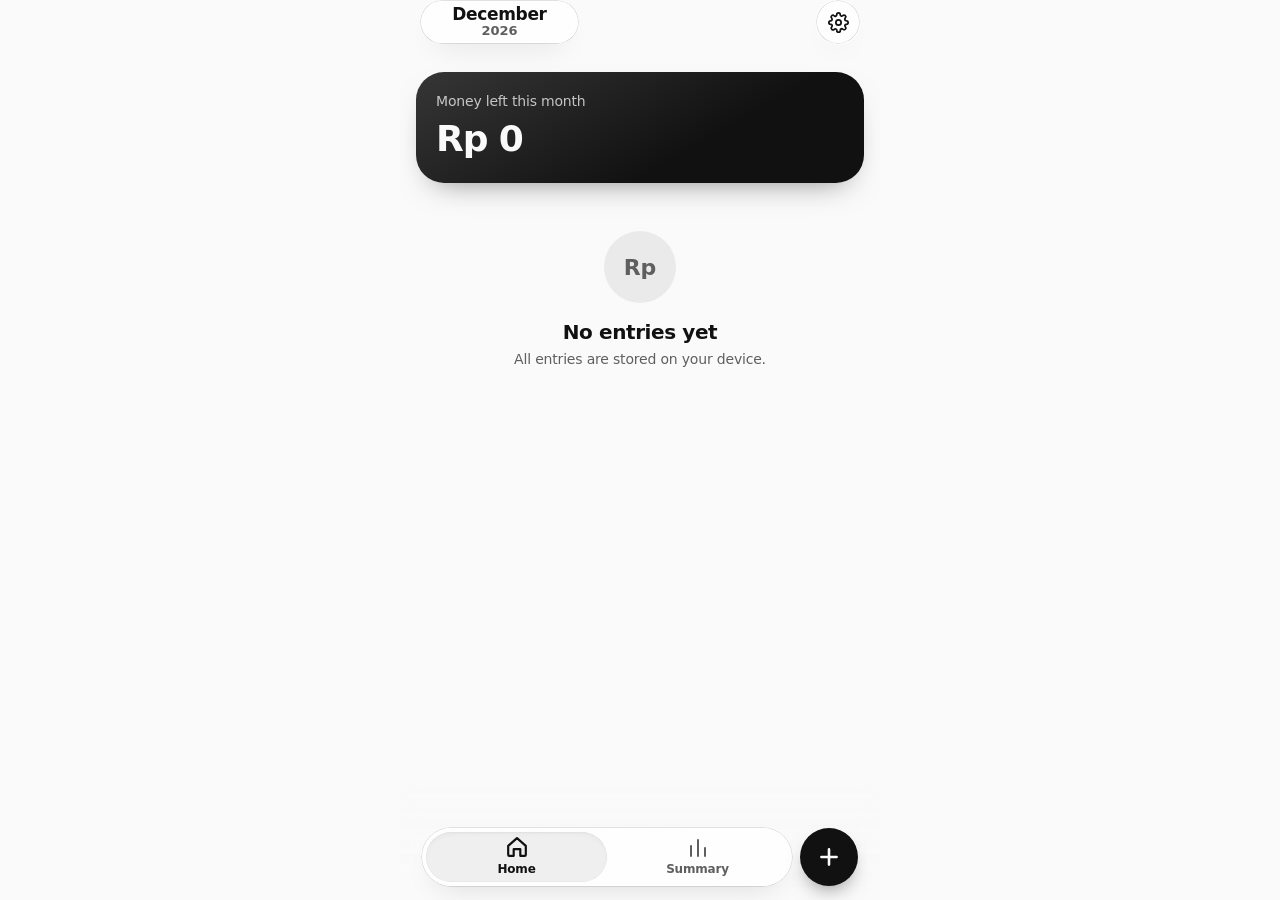
==== commit 98efec21: "Add files via upload" ====
--- a/public/index.html
+++ b/public/index.html
@@ -14,16 +14,15 @@
 <meta name="mobile-web-app-capable" content="yes">
 <meta name="apple-mobile-web-app-title" content="KasKu">
 <meta name="apple-mobile-web-app-status-bar-style" content="default">
-<link rel="stylesheet" href="assets/style.css?v=91">
+<link rel="stylesheet" href="assets/style.css?v=92">
 <script src="assets/theme.js"></script>
-<script src="assets/app.js?v=91" defer></script>
-<script src="assets/lg.js?v=91" defer></script>
+<script src="assets/app.js?v=92" defer></script>
+<script src="assets/lg.js?v=92" defer></script>
 </head>
 <body>
 <noscript><p class="mut foot">KasKu membutuhkan JavaScript. Aktifkan JavaScript di peramban, lalu muat ulang halaman.</p></noscript>
 <header class="top">
   
-  <button id="thb" type="button" class="cfgb thb glass" data-th="dark" aria-label="Tampilan"><svg class="i ti ti-d" viewBox="0 0 24 24" aria-hidden="true"><path d="M20 14.5A8 8 0 1 1 9.5 4a6.5 6.5 0 0 0 10.5 10.5z"/></svg><svg class="i ti ti-l" viewBox="0 0 24 24" aria-hidden="true"><circle cx="12" cy="12" r="4"/><path d="M12 2.5v2M12 19.5v2M2.5 12h2M19.5 12h2M5.3 5.3l1.4 1.4M17.3 17.3l1.4 1.4M5.3 18.7l1.4-1.4M17.3 6.7l1.4-1.4"/></svg></button>
   <h1><span id="cfgT" class="cfgT">Pengaturan</span><button id="mon" type="button" class="glass" aria-haspopup="dialog"><span id="monT"></span></button><span id="monlive" class="sr" aria-live="polite"></span></h1>
   <button id="cfgb" type="button" class="cfgb glass" aria-label="Pengaturan" aria-pressed="false"><svg class="i" viewBox="0 0 24 24" aria-hidden="true"><circle cx="12" cy="12" r="3"/><path d="M19.4 15a1.65 1.65 0 0 0 .33 1.82l.06.06a2 2 0 0 1 0 2.83 2 2 0 0 1-2.83 0l-.06-.06a1.65 1.65 0 0 0-1.82-.33 1.65 1.65 0 0 0-1 1.51V21a2 2 0 0 1-4 0v-.09A1.65 1.65 0 0 0 9 19.4a1.65 1.65 0 0 0-1.82.33l-.06.06a2 2 0 0 1-2.83-2.83l.06-.06a1.65 1.65 0 0 0 .33-1.82 1.65 1.65 0 0 0-1.51-1H3a2 2 0 0 1 0-4h.09A1.65 1.65 0 0 0 4.6 9a1.65 1.65 0 0 0-.33-1.82l-.06-.06a2 2 0 0 1 2.83-2.83l.06.06a1.65 1.65 0 0 0 1.82.33H9a1.65 1.65 0 0 0 1-1.51V3a2 2 0 0 1 4 0v.09a1.65 1.65 0 0 0 1 1.51 1.65 1.65 0 0 0 1.82-.33l.06-.06a2 2 0 0 1 2.83 2.83l-.06.06a1.65 1.65 0 0 0-.33 1.82V9a1.65 1.65 0 0 0 1.51 1H21a2 2 0 0 1 0 4h-.09a1.65 1.65 0 0 0-1.51 1z"/></svg></button>
   
@@ -46,7 +45,6 @@
     </div>
     <label id="sq" class="group fr" hidden><svg class="i" viewBox="0 0 24 24" aria-hidden="true"><circle cx="11" cy="11" r="6.5"/><path d="M16 16l4 4"/></svg><input id="q" type="search" autocomplete="off" enterkeyhint="search" placeholder="Cari catatan atau nominal" aria-label="Cari catatan"></label>
     <div id="list"></div>
-    <p class="legal"><button id="hw2" type="button" aria-haspopup="dialog">Cara pakai</button><span aria-hidden="true">·</span><button id="tc2" type="button" aria-haspopup="dialog">Syarat &amp; ketentuan</button></p>
   </section>
 
   <section id="sum" hidden>
@@ -61,7 +59,7 @@
       <label class="set sel"><span class="ic"><svg class="i" viewBox="0 0 24 24" aria-hidden="true"><circle cx="12" cy="12" r="8"/><path d="M12 4a8 8 0 0 1 0 16z" fill="currentColor"/></svg></span>Tampilan<span id="themeV" class="val"></span><svg class="i chev" viewBox="0 0 24 24" aria-hidden="true"><path d="M9 6l6 6-6 6"/></svg>
         <select id="theme" aria-label="Tampilan"><option value="auto">Otomatis</option><option value="light">Terang</option><option value="dark">Gelap</option></select></label>
       <label class="set sel"><span class="ic"><svg class="i" viewBox="0 0 24 24" aria-hidden="true"><circle cx="12" cy="12" r="8"/><path d="M4 12h16M12 4c3 3 3 13 0 16M12 4c-3 3-3 13 0 16"/></svg></span>Bahasa<span id="langV" class="val"></span><svg class="i chev" viewBox="0 0 24 24" aria-hidden="true"><path d="M9 6l6 6-6 6"/></svg>
-        <select id="lang" aria-label="Bahasa"><option value="id">Indonesia</option><option value="en">English</option></select></label>
+        <select id="lang" aria-label="Bahasa"><option value="id">Bahasa Indonesia</option><option value="en">English</option></select></label>
     </div>
     <div class="card mt">
       <button id="ex" type="button" class="set"><span class="ic"><svg class="i" viewBox="0 0 24 24" aria-hidden="true"><path d="M12 4v11m0 0l-4-4m4 4l4-4M5 20h14"/></svg></span>Simpan cadangan<svg class="i chev" viewBox="0 0 24 24" aria-hidden="true"><path d="M9 6l6 6-6 6"/></svg></button>
--- a/public/assets/style.css
+++ b/public/assets/style.css
@@ -879,3 +879,40 @@
 /* Slider/toggle di halaman mengambang: tinggi 44px, sama dengan tombol Tutup, Batal, dan panah bulan */
 .shh .seg,.ctog{height:44px}
 .shh .seg button,.ctog button{min-height:36px}
+
+/* ===== v92 ===== */
+/* Header: tombol tema dihapus. Judul bulan rata kiri, ikon pengaturan tetap di kanan (42px). */
+.top{grid-template-columns:minmax(0,1fr) 42px}
+.top h1{justify-items:start}
+#mon{justify-self:start}
+.cfgT{padding-left:0}
+
+/* Reset catatan keuangan di Pengaturan: saat nonaktif (belum ada data) merahnya tetap tegas, tanpa isian */
+.set.rd{font-weight:600}
+.set.rd:disabled{opacity:1}
+:root[data-theme=light] .set.rd,:root:not([data-theme]) .set.rd{color:color-mix(in srgb,var(--red) 88%,#000)}
+@media(prefers-color-scheme:dark){:root:not([data-theme=light]) .set.rd{color:var(--red)}}
+:root[data-theme=dark] .set.rd{color:var(--red)}
+@media(hover:hover) and (pointer:fine){.set.rd:disabled:hover{background:none}}
+
+/* Form anggaran: label "Dihitung dari kategori" tetap terlihat saat keyboard terbuka */
+#bud.kbo .lbl{display:block;margin:0 4px 6px}
+
+/* Beranda & Ringkasan kosong: hanya ikon + satu kalimat (tombol ada di dock) */
+#list .empty .mut{margin-bottom:0}
+#cats .empty{padding:32px 16px 8px}
+.eico .i{width:28px;height:28px}
+
+/* Tombol +: isi solid sama dengan tombol utama (.sv): hitam di tema terang, terang di tema gelap; ikon mengikuti --on */
+.fab.glass.glass{background-color:var(--ac)!important;background-image:none!important;-webkit-backdrop-filter:none!important;backdrop-filter:none!important;color:var(--on);box-shadow:0 10px 22px -10px rgba(0,0,0,.6)!important}
+.fab.glass::after{display:none}
+
+/* Pill Tutup di pemilih bulan: material sama dengan pill panah tahun (.yr) */
+@media(prefers-reduced-transparency:no-preference){#pick .yr.glass.glass,#pick #pk-cl.glass.glass{background-color:var(--g-bg);background-image:radial-gradient(80% 140% at var(--mx,30%) var(--my,0%),var(--g-sp),transparent 60%);-webkit-backdrop-filter:var(--g-blur);backdrop-filter:var(--g-blur)}}
+#pick .yr.glass.glass,#pick #pk-cl.glass.glass{box-shadow:inset 0 1.5px 2px -1px var(--g-hi),inset 0 -1.5px 2px -1px var(--g-hi2),inset 0 0 18px var(--g-glow),0 0 0 .5px var(--g-rim),0 14px 30px -14px var(--g-sh)}
+html.lg #pick .yr.glass.glass,html.lg #pick #pk-cl.glass.glass{box-shadow:inset 0 1.5px 2px -1px var(--g-hi),inset 0 -1.5px 2px -1px var(--g-hi2),0 0 0 .5px var(--g-rim),0 14px 30px -14px var(--g-sh)}
+html:not(.lg) #pick .yr.glass.glass,html:not(.lg) #pick #pk-cl.glass.glass{box-shadow:inset 0 1.5px 2px -1px var(--g-hi),inset 0 -1.5px 2px -1px var(--g-hi2),inset 0 0 0 4px rgba(255,255,255,.045),inset 0 0 0 4.5px rgba(0,0,0,.08),inset 0 5px 8px -5px var(--g-hi),inset 0 -6px 9px -6px var(--g-hi2),inset 0 0 18px var(--g-glow),0 0 0 .5px var(--g-rim),0 14px 30px -14px var(--g-sh)}
+
+/* Baris Bahasa: "Bahasa Indonesia" muat di layar 320px */
+.set.sel .val{white-space:nowrap}
+@media(max-width:360px){.set.sel{gap:8px}.set.sel .val{min-width:0;overflow:hidden;text-overflow:ellipsis;font-size:14px}.set.sel .chev{margin-left:4px}}
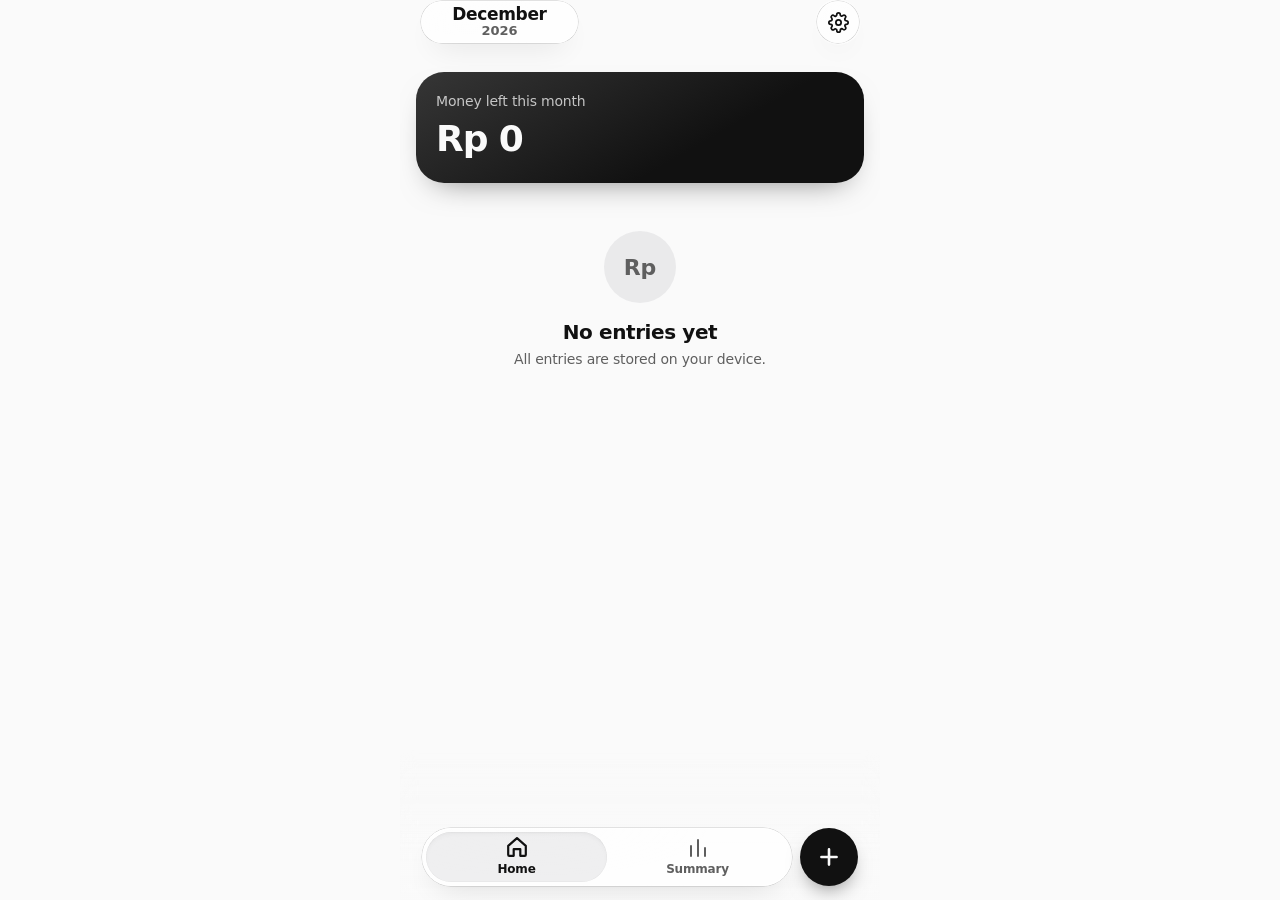
==== commit 4eccb1ba: "Add files via upload" ====
--- a/public/index.html
+++ b/public/index.html
@@ -14,10 +14,10 @@
 <meta name="mobile-web-app-capable" content="yes">
 <meta name="apple-mobile-web-app-title" content="KasKu">
 <meta name="apple-mobile-web-app-status-bar-style" content="default">
-<link rel="stylesheet" href="assets/style.css?v=92">
+<link rel="stylesheet" href="assets/style.css?v=94">
 <script src="assets/theme.js"></script>
-<script src="assets/app.js?v=92" defer></script>
-<script src="assets/lg.js?v=92" defer></script>
+<script src="assets/app.js?v=94" defer></script>
+<script src="assets/lg.js?v=94" defer></script>
 </head>
 <body>
 <noscript><p class="mut foot">KasKu membutuhkan JavaScript. Aktifkan JavaScript di peramban, lalu muat ulang halaman.</p></noscript>
@@ -112,7 +112,7 @@
 <dialog id="pick" aria-labelledby="pt" tabindex="-1">
   <div class="sh">
     <div class="pkh">
-      <button id="pk-cl" type="button" class="gi gt glass">Tutup</button>
+      <button id="pk-cl" type="button" class="gi glass" aria-label="Tutup"><svg class="i" viewBox="0 0 24 24" aria-hidden="true"><path d="M6 6l12 12M18 6L6 18"/></svg></button>
       <h2 id="pt" class="sr">Pilih bulan dan tahun</h2>
       <button id="py" type="button" class="ybtn" aria-expanded="false" aria-label="Pilih tahun"><span id="pyt"></span><svg class="i" viewBox="0 0 24 24" aria-hidden="true"><path d="M6 9l6 6 6-6"/></svg></button>
       <div class="yr glass">
@@ -128,7 +128,7 @@
 <dialog id="bud" aria-labelledby="bt" tabindex="-1">
   <div class="sh">
     <div class="pkh">
-      <button id="bd-cl" type="button" class="gi gt glass">Batal</button>
+      <button id="bd-cl" type="button" class="gi glass" aria-label="Batal"><svg class="i" viewBox="0 0 24 24" aria-hidden="true"><path d="M6 6l12 12M18 6L6 18"/></svg></button>
       <h2 id="bt" class="bt"></h2>
       <button id="bd-del" type="button" class="gi glass gd" aria-label="Hapus" hidden><svg class="i" viewBox="0 0 24 24" aria-hidden="true"><path d="M5 7h14M10 7V5h4v2M7 7l1 12h8l1-12M10 11v5M14 11v5"/></svg></button>
     </div>
@@ -152,7 +152,7 @@
     <div class="pkh">
       <button id="cat-ed" type="button" class="edb glass" aria-pressed="false" aria-label="Edit"><span class="et">Edit</span><svg class="i ck" viewBox="0 0 24 24" aria-hidden="true"><path d="M5 12.5l4.5 4.5L19 7.5"/></svg></button>
       <h2 id="ct" class="bt">Kategori</h2>
-      <button id="cat-ok" type="button" class="gi gt glass">Selesai</button>
+      <button id="cat-ok" type="button" class="gi glass" aria-label="Selesai"><svg class="i" viewBox="0 0 24 24" aria-hidden="true"><path d="M5 12.5l4.5 4.5L19 7.5"/></svg></button>
     </div>
     <div class="cbody">
     <div class="ctog glass" role="group" aria-label="Jenis kategori"><button type="button" data-ct="out" aria-pressed="true">Pengeluaran</button><button type="button" data-ct="in" aria-pressed="false">Pemasukan</button></div>
@@ -173,7 +173,7 @@
   <div class="sh">
     <div class="pkh">
       <h2 id="inft" class="bt"></h2>
-      <button id="inf-ok" type="button" class="gi gt glass">Tutup</button>
+      <button id="inf-ok" type="button" class="gi glass" aria-label="Tutup"><svg class="i" viewBox="0 0 24 24" aria-hidden="true"><path d="M6 6l12 12M18 6L6 18"/></svg></button>
     </div>
     <div id="infb" class="cbody"></div>
   </div>
@@ -185,9 +185,9 @@
       <h2 id="rt">Reset catatan keuangan?</h2>
       <p id="rd" class="mut"></p>
     </div>
-    <button id="rs-ok" type="button" class="alt dng">Hapus semua</button>
-    <button id="rs-bk" type="button" class="alt">Simpan cadangan dulu</button>
-    <button id="rs-cl" type="button" class="sv" autofocus>Batal</button>
+    <button id="rs-ok" type="button" class="alt dng glass">Hapus semua</button>
+    <button id="rs-bk" type="button" class="alt glass">Simpan cadangan dulu</button>
+    <button id="rs-cl" type="button" class="sv glass" autofocus>Batal</button>
   </div>
 </dialog>
 
--- a/public/assets/style.css
+++ b/public/assets/style.css
@@ -130,7 +130,7 @@
 
 /* Dock: kapsul kaca + tombol + terpisah di sisi jempol */
 .dock{position:fixed;left:0;right:0;bottom:0;width:min(100%,480px);margin:auto;display:flex;gap:8px;padding:0 19px var(--dock-b);pointer-events:none}
-.dock::before{content:'';position:absolute;left:0;right:0;bottom:0;height:120px;pointer-events:none;z-index:-1;-webkit-backdrop-filter:blur(8px);backdrop-filter:blur(8px);background:linear-gradient(transparent,color-mix(in srgb,var(--bg) 72%,transparent));-webkit-mask-image:linear-gradient(transparent,#000 70%);mask-image:linear-gradient(transparent,#000 70%)}
+.dock::before{content:'';position:absolute;left:0;right:0;bottom:0;height:150px;pointer-events:none;z-index:-1;-webkit-backdrop-filter:blur(8px);backdrop-filter:blur(8px);background:linear-gradient(transparent,color-mix(in srgb,var(--bg) 90%,transparent));-webkit-mask-image:linear-gradient(transparent,#000 70%);mask-image:linear-gradient(transparent,#000 70%)}
 .dock>*{pointer-events:auto}
 .tabs{flex:1;display:grid;grid-template-columns:1fr 1fr;height:56px;padding:4px;border-radius:999px;touch-action:pan-y;--k:0;transition:transform var(--d3) var(--spring)}
 .tab{position:relative;display:grid;justify-items:center;align-content:center;gap:1px;min-height:48px;border-radius:999px;font-size:11px;font-weight:600;color:var(--t2);transition:transform var(--d3) var(--spring),color var(--d2)}
@@ -889,10 +889,12 @@
 
 /* Reset catatan keuangan di Pengaturan: saat nonaktif (belum ada data) merahnya tetap tegas, tanpa isian */
 .set.rd{font-weight:600}
-.set.rd:disabled{opacity:1}
-:root[data-theme=light] .set.rd,:root:not([data-theme]) .set.rd{color:color-mix(in srgb,var(--red) 88%,#000)}
-@media(prefers-color-scheme:dark){:root:not([data-theme=light]) .set.rd{color:var(--red)}}
-:root[data-theme=dark] .set.rd{color:var(--red)}
+.set.rd:not(:disabled){color:color-mix(in srgb,var(--red) 88%,#000)}
+@media(prefers-color-scheme:dark){:root:not([data-theme=light]) .set.rd:not(:disabled){color:var(--red)}}
+:root[data-theme=dark] .set.rd:not(:disabled){color:var(--red)}
+/* belum ada catatan: abu-abu dan pudar, jelas tidak bisa diketuk */
+.set.rd:disabled{opacity:.45;color:var(--t2)}
+.set.rd:disabled .ic{color:var(--t2)}
 @media(hover:hover) and (pointer:fine){.set.rd:disabled:hover{background:none}}
 
 /* Form anggaran: label "Dihitung dari kategori" tetap terlihat saat keyboard terbuka */
@@ -916,3 +918,30 @@
 /* Baris Bahasa: "Bahasa Indonesia" muat di layar 320px */
 .set.sel .val{white-space:nowrap}
 @media(max-width:360px){.set.sel{gap:8px}.set.sel .val{min-width:0;overflow:hidden;text-overflow:ellipsis;font-size:14px}.set.sel .chev{margin-left:4px}}
+
+/* ===== v93: dialog Reset = tombol liquid glass, terbaca di tema terang dan gelap =====
+   Utama (Simpan cadangan dulu) = kaca gelap pekat; Batal = kaca bening; Hapus semua = kaca bening bertepi merah, teks merah tua (terang) / merah muda (gelap); ketuk kedua = merah solid. */
+#rst #rs-bk.glass.glass,#rst #rs-cl.glass.glass,#rst #rs-ok.glass.glass{background-image:none;box-shadow:inset 0 1.5px 2px -1px var(--g-hi),inset 0 -1.5px 2px -1px var(--g-hi2),inset 0 0 12px var(--g-glow),0 0 0 .5px var(--g-rim),0 6px 16px -8px var(--g-sh)}
+html:not(.lg) #rst #rs-bk.glass.glass,html:not(.lg) #rst #rs-cl.glass.glass,html:not(.lg) #rst #rs-ok.glass.glass{box-shadow:inset 0 1.5px 2px -1px var(--g-hi),inset 0 -1.5px 2px -1px var(--g-hi2),inset 0 0 0 4px rgba(255,255,255,.045),inset 0 0 0 4.5px rgba(0,0,0,.08),inset 0 5px 8px -5px var(--g-hi),inset 0 -6px 9px -6px var(--g-hi2),inset 0 0 18px var(--g-glow),0 0 0 .5px var(--g-rim),0 6px 16px -8px var(--g-sh)}
+#rst #rs-bk.glass.glass{background-color:var(--ac);color:var(--on)}
+#rst #rs-cl.glass.glass{background-color:color-mix(in srgb,var(--tx) 10%,var(--sf));color:var(--tx)}
+#rst #rs-ok.glass.glass{background-color:color-mix(in srgb,var(--red) 8%,var(--sf));color:color-mix(in srgb,var(--red) 72%,#000)}
+:root[data-theme=dark] #rst #rs-ok.glass.glass{color:color-mix(in srgb,var(--red) 70%,#fff)}
+@media(prefers-color-scheme:dark){:root:not([data-theme=light]) #rst #rs-ok.glass.glass{color:color-mix(in srgb,var(--red) 70%,#fff)}}
+@media(prefers-reduced-transparency:no-preference){
+#rst #rs-bk.glass.glass{background-color:color-mix(in srgb,var(--ac) 93%,transparent);-webkit-backdrop-filter:var(--g-blur);backdrop-filter:var(--g-blur)}
+#rst #rs-cl.glass.glass{background-color:var(--g-bg);background-image:radial-gradient(80% 140% at var(--mx,30%) var(--my,0%),var(--g-sp),transparent 60%);-webkit-backdrop-filter:var(--g-blur);backdrop-filter:var(--g-blur)}
+#rst #rs-ok.glass.glass{background-color:color-mix(in srgb,var(--red) 8%,var(--g-bg));background-image:radial-gradient(80% 140% at var(--mx,30%) var(--my,0%),var(--g-sp),transparent 60%);-webkit-backdrop-filter:var(--g-blur);backdrop-filter:var(--g-blur)}}
+#rst #rs-ok.glass.glass{box-shadow:inset 0 0 0 1px color-mix(in srgb,var(--red) 38%,transparent),inset 0 1.5px 2px -1px var(--g-hi),inset 0 -1.5px 2px -1px var(--g-hi2),0 0 0 .5px var(--g-rim),0 6px 16px -8px var(--g-sh)}
+html:not(.lg) #rst #rs-ok.glass.glass{box-shadow:inset 0 0 0 1px color-mix(in srgb,var(--red) 38%,transparent),inset 0 1.5px 2px -1px var(--g-hi),inset 0 -1.5px 2px -1px var(--g-hi2),inset 0 5px 8px -5px var(--g-hi),inset 0 -6px 9px -6px var(--g-hi2),0 0 0 .5px var(--g-rim),0 6px 16px -8px var(--g-sh)}
+#rst #rs-ok.arm.glass.glass{background-color:var(--red);background-image:none;-webkit-backdrop-filter:none;backdrop-filter:none;color:#fff}
+:root[data-theme=dark] #rst #rs-ok.arm.glass.glass{color:#1C0000}
+@media(prefers-color-scheme:dark){:root:not([data-theme=light]) #rst #rs-ok.arm.glass.glass{color:#1C0000}}
+#rst #rs-bk.glass.glass:disabled{background-color:color-mix(in srgb,var(--tx) 8%,var(--sf));-webkit-backdrop-filter:none;backdrop-filter:none;color:var(--t2);opacity:.6}
+
+/* v94 */
+.tx>span.mono:first-child{flex:none;display:grid}
+.tx>span:nth-child(2){flex:1;min-width:0;display:grid}
+.sumh{display:flex;justify-content:space-between;gap:8px;margin-bottom:2px}
+#catd #cat-ed{display:none!important}
+#infb{padding-bottom:28px;-webkit-mask-image:linear-gradient(#000 calc(100% - 28px),transparent);mask-image:linear-gradient(#000 calc(100% - 28px),transparent)}
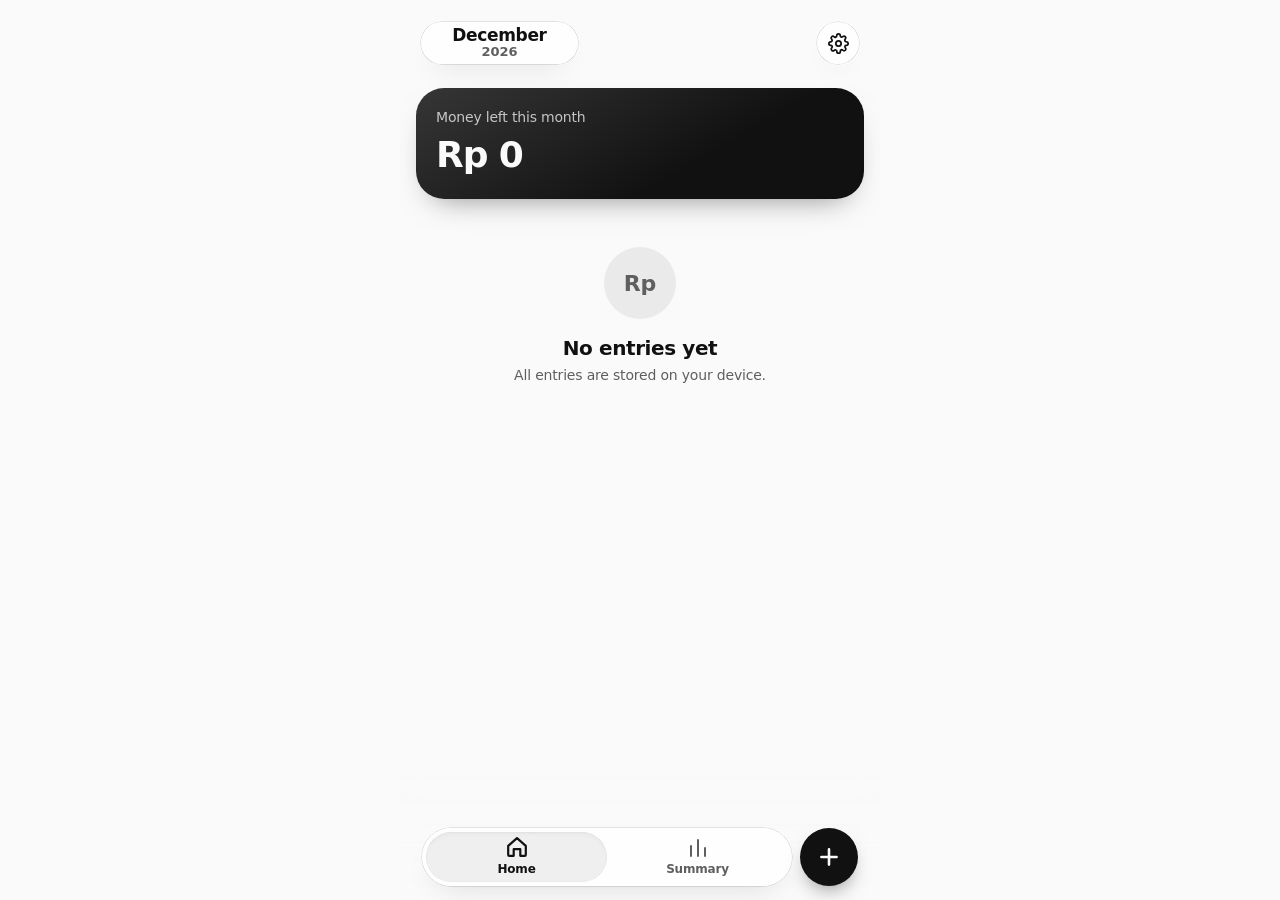
==== commit cc7cd4e4: "Add files via upload" ====
--- a/public/index.html
+++ b/public/index.html
@@ -14,10 +14,10 @@
 <meta name="mobile-web-app-capable" content="yes">
 <meta name="apple-mobile-web-app-title" content="KasKu">
 <meta name="apple-mobile-web-app-status-bar-style" content="default">
-<link rel="stylesheet" href="assets/style.css?v=94">
+<link rel="stylesheet" href="assets/style.css?v=101">
 <script src="assets/theme.js"></script>
-<script src="assets/app.js?v=94" defer></script>
-<script src="assets/lg.js?v=94" defer></script>
+<script src="assets/app.js?v=101" defer></script>
+<script src="assets/lg.js?v=101" defer></script>
 </head>
 <body>
 <noscript><p class="mut foot">KasKu membutuhkan JavaScript. Aktifkan JavaScript di peramban, lalu muat ulang halaman.</p></noscript>
@@ -139,7 +139,7 @@
     </div>
     <div>
       <p class="mut lbl">Dihitung dari kategori</p>
-      <div id="bcats" class="chips wrap" role="group" aria-label="Kategori pengeluaran yang dihitung"></div>
+      <div id="bcats" class="chips" role="group" aria-label="Kategori pengeluaran yang dihitung"></div>
     </div>
     <p id="berr" class="err" role="alert"></p>
     </div>
@@ -152,7 +152,7 @@
     <div class="pkh">
       <button id="cat-ed" type="button" class="edb glass" aria-pressed="false" aria-label="Edit"><span class="et">Edit</span><svg class="i ck" viewBox="0 0 24 24" aria-hidden="true"><path d="M5 12.5l4.5 4.5L19 7.5"/></svg></button>
       <h2 id="ct" class="bt">Kategori</h2>
-      <button id="cat-ok" type="button" class="gi glass" aria-label="Selesai"><svg class="i" viewBox="0 0 24 24" aria-hidden="true"><path d="M5 12.5l4.5 4.5L19 7.5"/></svg></button>
+      <button id="cat-ok" type="button" class="gi glass" aria-label="Selesai"><svg class="i" viewBox="0 0 24 24" aria-hidden="true"><path d="M6 6l12 12M18 6L6 18"/></svg></button>
     </div>
     <div class="cbody">
     <div class="ctog glass" role="group" aria-label="Jenis kategori"><button type="button" data-ct="out" aria-pressed="true">Pengeluaran</button><button type="button" data-ct="in" aria-pressed="false">Pemasukan</button></div>
@@ -172,8 +172,8 @@
 <dialog id="inf" aria-labelledby="inft" tabindex="-1">
   <div class="sh">
     <div class="pkh">
+      <button id="inf-ok" type="button" class="gi glass" aria-label="Tutup"><svg class="i" viewBox="0 0 24 24" aria-hidden="true"><path d="M6 6l12 12M18 6L6 18"/></svg></button>
       <h2 id="inft" class="bt"></h2>
-      <button id="inf-ok" type="button" class="gi glass" aria-label="Tutup"><svg class="i" viewBox="0 0 24 24" aria-hidden="true"><path d="M6 6l12 12M18 6L6 18"/></svg></button>
     </div>
     <div id="infb" class="cbody"></div>
   </div>
--- a/public/assets/style.css
+++ b/public/assets/style.css
@@ -742,7 +742,7 @@
 #inf{overflow:hidden}
 #inf .sh{display:flex;flex-direction:column;gap:12px;max-height:inherit;padding-bottom:0}
 #inf .pkh{flex:none;min-height:44px}
-#inf-ok{grid-column:3;justify-self:end}
+#inf-ok{grid-column:1;justify-self:start}
 #infb{display:block}
 .il{list-style:none;margin:0;padding:0;overflow:visible}
 .ir{position:relative;display:grid;grid-template-columns:28px minmax(0,1fr);gap:12px;padding:14px 16px}
@@ -772,7 +772,7 @@
 #cfgb:active .i,.gi:active .i,.set:active .ic .i,.set:active .chev,.fr.dt:active .chev,#py-prev:active .i,#py-next:active .i{transition-duration:var(--d1)}
 #cfgb:active .i{transform:rotate(45deg) scale(.92)}
 #cfgb[aria-pressed=true] .i{transform:rotate(90deg)}
-.gi:not(.gd):active .i{transform:rotate(90deg) scale(.9)}
+.gi:not(.gd):active .i{transform:scale(.86)}
 .gd:active .i{transform:rotate(-12deg) scale(.9)}
 .set:active .ic .i{transform:scale(.86)}
 #ex:active .ic .i{transform:translateY(2px)}
@@ -943,5 +943,46 @@
 .tx>span.mono:first-child{flex:none;display:grid}
 .tx>span:nth-child(2){flex:1;min-width:0;display:grid}
 .sumh{display:flex;justify-content:space-between;gap:8px;margin-bottom:2px}
-#catd #cat-ed{display:none!important}
 #infb{padding-bottom:28px;-webkit-mask-image:linear-gradient(#000 calc(100% - 28px),transparent);mask-image:linear-gradient(#000 calc(100% - 28px),transparent)}
+
+#cat-ed.edb.glass::after{content:''!important;display:block!important}
+
+/* ===== v99 ===== */
+/* Header: beri ruang napas di atas (sebelumnya hanya 1px sehingga mepet tepi layar) */
+.top{padding-top:22px;padding-bottom:24px}
+
+/* Form anggaran: kolom grid dikunci selebar dialog. Sebelumnya lebar kolom ikut baris kategori yang bisa digeser,
+   sehingga kartu nama/nominal melebar keluar dialog dan terpotong di kanan. */
+.shb{grid-template-columns:minmax(0,1fr)}
+.shb>*{min-width:0}
+
+/* Form catatan & anggaran saat keyboard terbuka: tata letak dirapatkan supaya semua baris (keterangan, tanggal) dan tombol Simpan muat tanpa terpotong */
+#sheet.kbo .sh,#bud.kbo .sh{gap:12px}
+#sheet.kbo .shb{gap:12px}
+#sheet.kbo .amtbox{font-size:40px;padding:2px 0}
+#sheet.kbo .chip{min-height:36px;padding:0 16px;font-size:14px}
+#sheet.kbo .fr{min-height:46px}
+#sheet.kbo .fr input{height:44px}
+#sheet.kbo .sv{min-height:46px}
+
+/* ===== v101: perpindahan halaman seragam ===== */
+/* Satu bahasa gerak untuk semua halaman: yang lama memudar + sedikit blur + bergeser berlawanan arah (lihat tabOut di app.js),
+   yang baru masuk dari arah sebenarnya dengan blur yang sama dan berjenjang (rise). */
+@keyframes rise{from{opacity:0;filter:blur(6px);transform:translate3d(var(--dx,0),14px,0) scale(.985)}}
+
+/* Judul header: "Pengaturan" dan kapsul bulan menempati sel yang sama dan saling memudar (sebelumnya langsung tukar lewat display:none,
+   sehingga judul muncul tiba-tiba dan tinggi header ikut berubah). */
+.top h1{grid-template-areas:'t'}
+.top h1>*{grid-area:t}
+#mon,.cfgT{transition:opacity var(--d2) var(--ease),transform var(--d3) var(--ease),filter var(--d2) var(--ease),background-color var(--d2),visibility 0s}
+.cfgT{display:block;align-self:center;opacity:0;visibility:hidden;transform:translate3d(14px,0,0);filter:blur(6px);pointer-events:none;transition-delay:0s,0s,0s,0s,var(--d2)}
+body[data-tab=cfg] .cfgT{opacity:1;visibility:visible;transform:none;filter:none;pointer-events:auto;transition-delay:.08s,.08s,.08s,0s,0s}
+body[data-tab=cfg] #mon{display:grid;opacity:0;visibility:hidden;transform:scale(.94);pointer-events:none;transition:opacity .18s var(--ease-in),transform .22s var(--ease-in),visibility 0s .22s}
+
+/* Ikon pengaturan ikut berputar halus saat halaman Pengaturan terbuka, sama seperti ikon lain yang "hidup" */
+#cfgb[aria-pressed=true] .i{transform:rotate(60deg)}
+
+@media(prefers-reduced-motion:reduce){
+  #mon,.cfgT,body[data-tab=cfg] .cfgT,body[data-tab=cfg] #mon{transition-duration:.01s!important;transition-delay:0s!important}
+  #cfgb[aria-pressed=true] .i{transform:none}
+}
